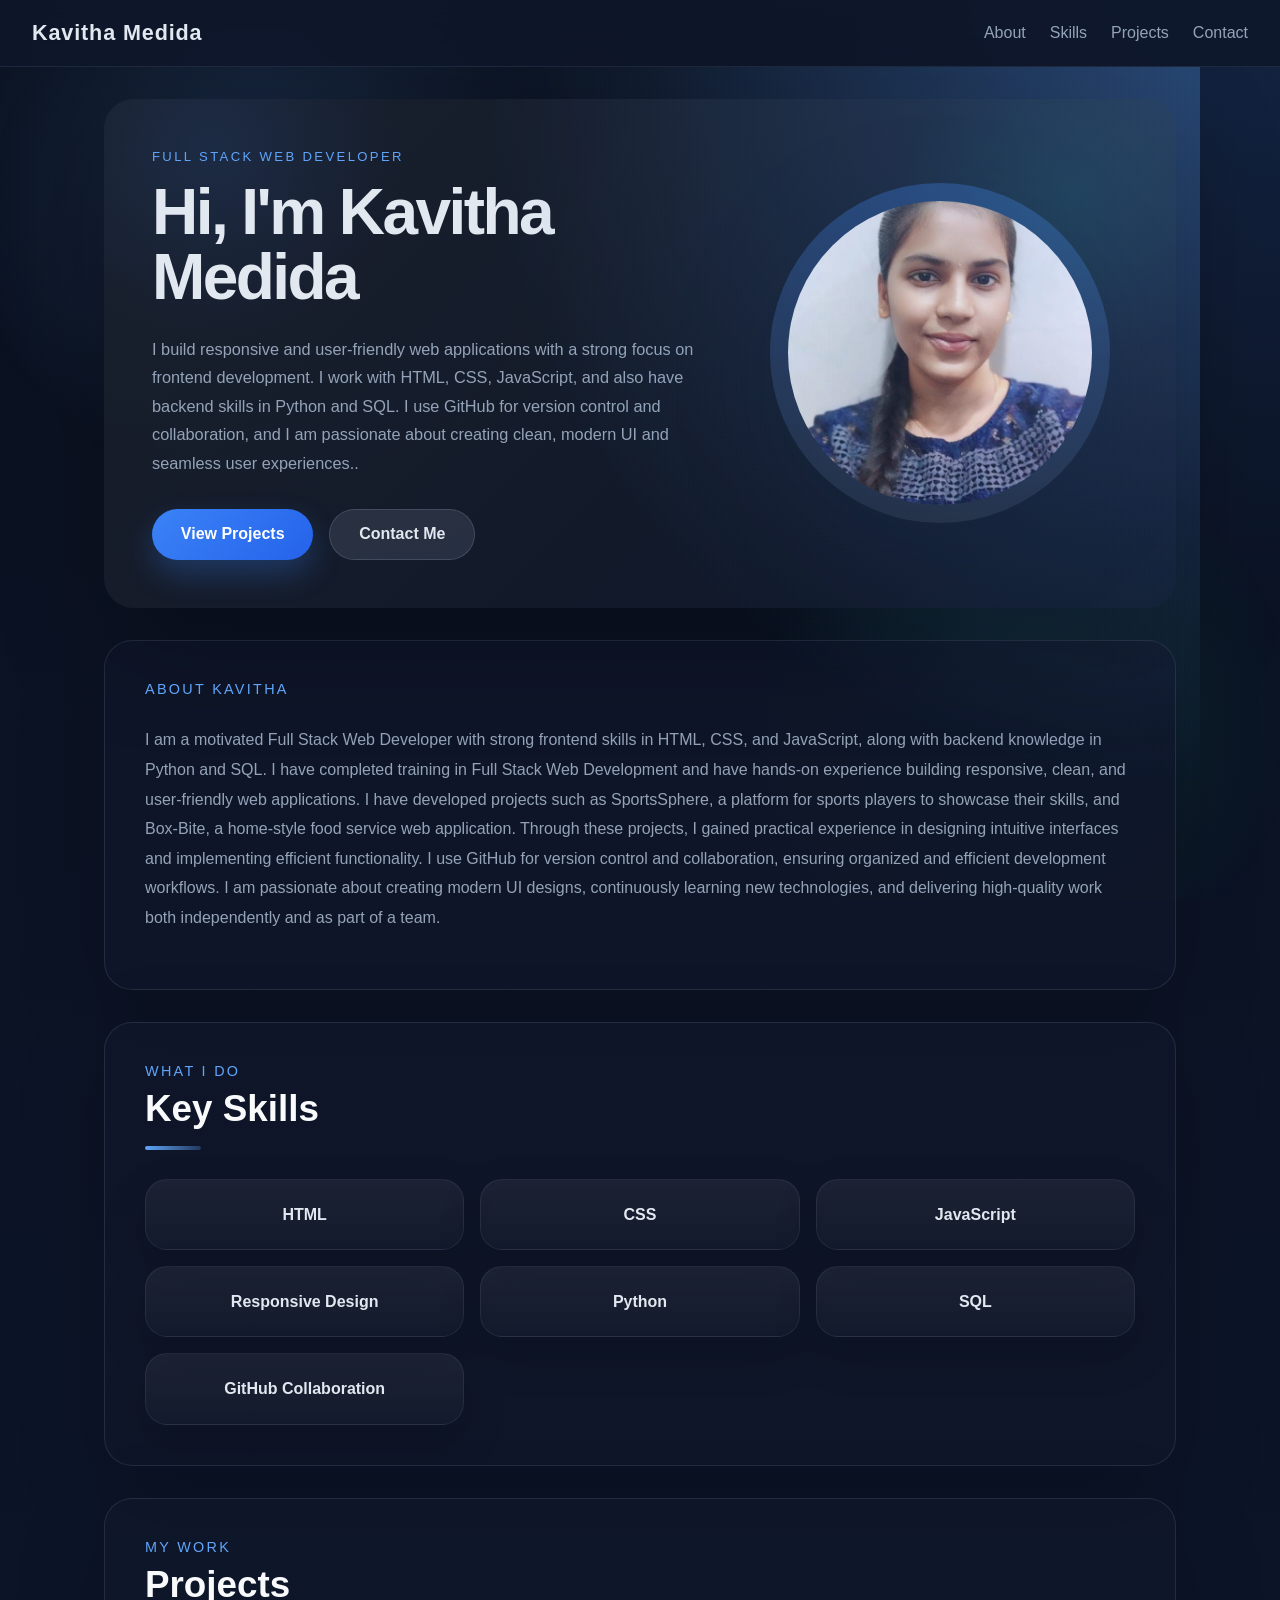
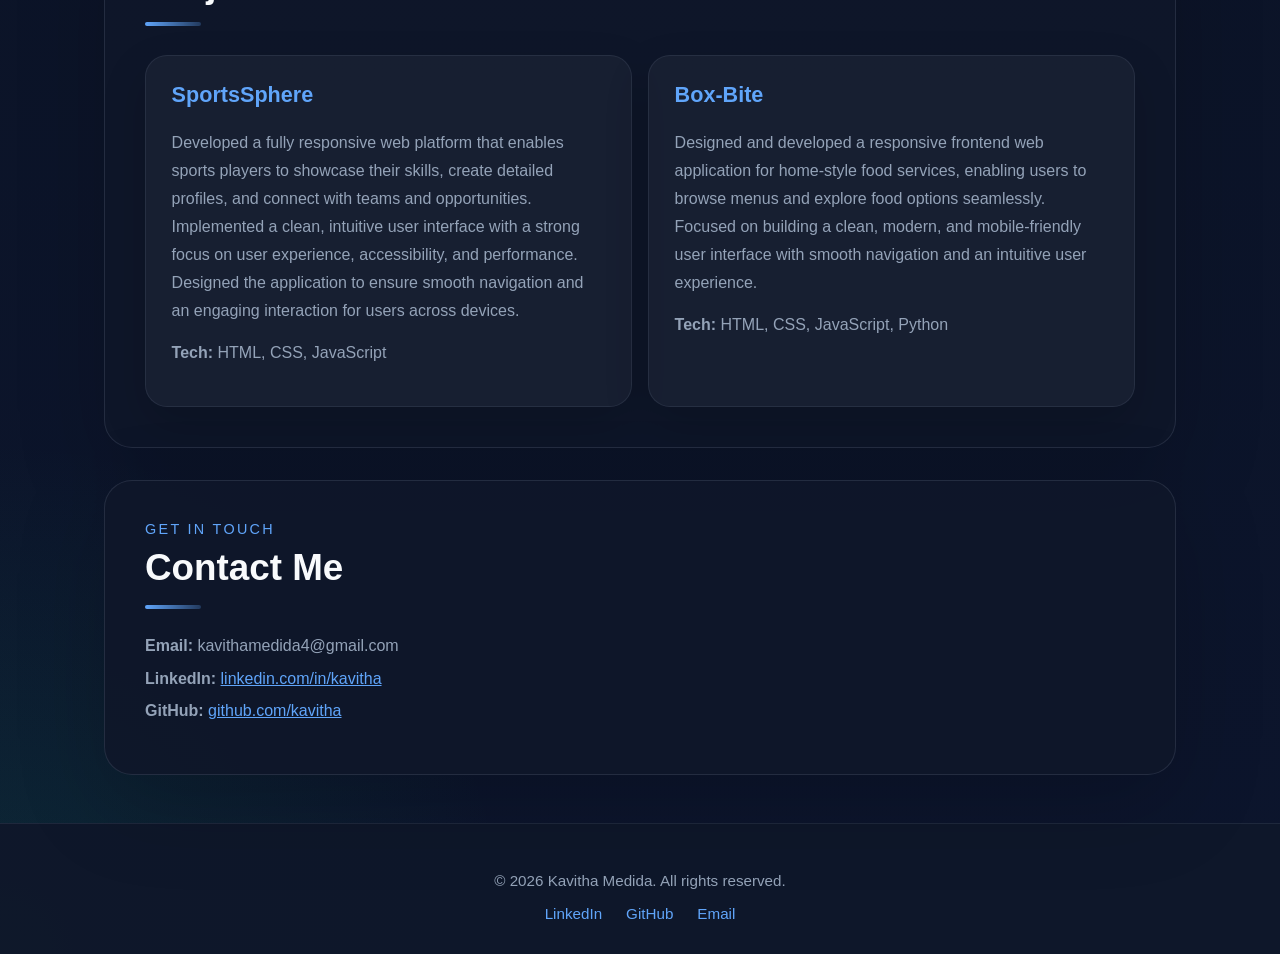
==== index.html @ a23d1b0a "fdfdf" ====
<!DOCTYPE html>
<html lang="en">
<head>
  <meta charset="UTF-8">
  <meta name="viewport" content="width=device-width, initial-scale=1.0">
  <title>Kavitha Medida | Full Stack Web Developer</title>
  <link rel="stylesheet" href="profile.css">
</head>
<body>
  <header class="topbar">
    <div class="brand">Kavitha Medida</div>
    <nav>
      <a href="#about">About</a>
      <a href="#skills">Skills</a>
      <a href="#projects">Projects</a>
      <a href="#contact">Contact</a>
    </nav>
  </header>

  <main>
    <section class="hero">
      <div class="hero-copy">
        <span class="eyebrow">Full Stack Web Developer</span>
        <h1>Hi, I'm Kavitha Medida</h1>
        <p>I build responsive and user-friendly web applications with a strong focus on frontend development. I work with HTML, CSS, JavaScript, and also have backend skills in Python and SQL. I use GitHub for version control and collaboration, and I am passionate about creating clean, modern UI and seamless user experiences..</p>
        <div class="hero-actions">
          <a href="#projects" class="button primary">View Projects</a>
          <a href="#contact" class="button secondary">Contact Me</a>
        </div>
      </div>
      <div class="hero-image">
        <div class="photo-frame">
          <img src="imag/kaavi.2 photo.jpeg"alt="Kavitha Medida" class="hero-photo" onload="this.nextElementSibling.style.display='none'" onerror="this.style.display='none'">
          <div class="photo-placeholder">Your Photo</div>
        </div>
      </div>
    </section>

    <section id="about" class="section about">
      <div class="section-header">
        <span>About Kavitha</span>
      </div>
      <p>I am a motivated Full Stack Web Developer with strong frontend skills in HTML, CSS, and JavaScript, along with backend knowledge in Python and SQL. I have completed training in Full Stack Web Development and have hands-on experience building responsive, clean, and user-friendly web applications.

I have developed projects such as SportsSphere, a platform for sports players to showcase their skills, and Box-Bite, a home-style food service web application. Through these projects, I gained practical experience in designing intuitive interfaces and implementing efficient functionality.

I use GitHub for version control and collaboration, ensuring organized and efficient development workflows. I am passionate about creating modern UI designs, continuously learning new technologies, and delivering high-quality work both independently and as part of a team.</p>

    </section>

    <section id="skills" class="section skills">
      <div class="section-header">
        <span>What I Do</span>
        <h2>Key Skills</h2>
      </div>
      <div class="skill-grid">
        <div class="skill-card">HTML</div>
        <div class="skill-card">CSS</div>
        <div class="skill-card">JavaScript</div>
        <div class="skill-card">Responsive Design</div>
        <div class="skill-card">Python </div>
        <div class="skill-card">SQL</div>
        <div class="skill-card">GitHub Collaboration</div>
      </div>
    </section>

    <section id="projects" class="section projects">
      <div class="section-header">
        <span>My Work</span>
        <h2>Projects</h2>
      </div>
      <div class="project-grid">
        <div class="project-card">
          <h3>SportsSphere</h3>
          <p>Developed a fully responsive web platform that enables sports players to showcase their skills, create detailed profiles, and connect with teams and opportunities. Implemented a clean, intuitive user interface with a strong focus on user experience, accessibility, and performance. Designed the application to ensure smooth navigation and an engaging interaction for users across devices.</p>
          <p><strong>Tech:</strong> HTML, CSS, JavaScript</p>
        </div>
        <div class="project-card">
          <h3>Box-Bite</h3>
          <p>Designed and developed a responsive frontend web application for home-style food services, enabling users to browse menus and explore food options seamlessly. Focused on building a clean, modern, and mobile-friendly user interface with smooth navigation and an intuitive user experience.</p>
          <p><strong>Tech:</strong> HTML, CSS, JavaScript, Python</p>
        </div>
      </div>
    </section>

    <section id="contact" class="section contact">
      <div class="section-header">
        <span>Get In Touch</span>
        <h2>Contact Me</h2>
      </div>
      <div class="contact-details">
        <p><strong>Email:</strong> kavithamedida4@gmail.com</p>
        <p><strong>LinkedIn:</strong> <a href="https://www.linkedin.com/in/kavitha-medida/">linkedin.com/in/kavitha</a></p>
        <p><strong>GitHub:</strong> <a href="https://github.com/kavitha">github.com/kavitha</a></p>
      </div>
    </section>
  </main>

  <footer>
    <div class="footer-content">
      <p>&copy; 2026 Kavitha Medida. All rights reserved.</p>
      <div class="footer-links">
        <a href="https://www.linkedin.com/in/kavitha-medida/" target="_blank">LinkedIn</a>
        <a href="https://github.com/kavitha" target="_blank">GitHub</a>
        <a href="mailto:kavithamedida4@gmail.com">Email</a>
      </div>
    </div>
  </footer>
</body>
</html>
---- profile.css ----
* {
  box-sizing: border-box;
}

:root {
  color-scheme: dark;
  --bg: #0b1220;
  --surface: rgba(15, 23, 42, 0.90);
  --surface-soft: rgba(15, 23, 42, 0.70);
  --text: #e2e8f0;
  --muted: #94a3b8;
  --accent: #60a5fa;
  --accent-strong: #3b82f6;
  --border: rgba(148, 163, 184, 0.16);
}

html {
  scroll-behavior: smooth;
}

body {
  margin: 0;
  padding: 0;
  min-height: 100vh;
  font-family: 'Segoe UI', Tahoma, Geneva, Verdana, sans-serif;
  background: radial-gradient(circle at top right, rgba(59, 130, 246, 0.16), transparent 22%), radial-gradient(circle at bottom left, rgba(16, 185, 129, 0.12), transparent 18%), linear-gradient(180deg, #0b1220 0%, #0c152d 100%);
  color: var(--text);
  overflow-x: hidden;
}

body::before {
  content: '';
  position: fixed;
  inset: 0;
  background: radial-gradient(circle at 20% 20%, rgba(96, 165, 250, 0.16), transparent 25%), radial-gradient(circle at 80% 80%, rgba(16, 185, 129, 0.12), transparent 22%);
  pointer-events: none;
  animation: floatBackground 20s linear infinite;
}

::selection {
  background: rgba(96, 165, 250, 0.32);
  color: #fff;
}

.topbar {
  display: flex;
  justify-content: space-between;
  align-items: center;
  gap: 1rem;
  padding: 1.25rem 2rem;
  position: sticky;
  top: 0;
  z-index: 20;
  background: rgba(15, 23, 42, 0.84);
  backdrop-filter: blur(16px);
  border-bottom: 1px solid rgba(148, 163, 184, 0.12);
}

.brand {
  font-size: 1.35rem;
  font-weight: 700;
  letter-spacing: 0.04em;
}

nav {
  display: flex;
  flex-wrap: wrap;
  gap: 1.5rem;
}

nav a {
  color: var(--muted);
  text-decoration: none;
  font-weight: 500;
  transition: color 0.25s ease, transform 0.25s ease;
}

nav a:hover,
nav a:focus-visible {
  color: var(--accent);
  transform: translateY(-1px);
}

main {
  max-width: 1120px;
  margin: 0 auto;
  padding: 2rem 1.5rem 3rem;
  position: relative;
  z-index: 1;
}

.hero {
  display: grid;
  grid-template-columns: 1.2fr 0.8fr;
  gap: 2.25rem;
  align-items: center;
  padding: 3rem;
  background: linear-gradient(135deg, rgba(26, 32, 44, 0.96), rgba(15, 23, 42, 0.92));
  border-radius: 30px;
  box-shadow: 0 32px 110px rgba(0, 0, 0, 0.28);
  position: relative;
  overflow: hidden;
}

.hero::before {
  content: '';
  position: absolute;
  inset: 0;
  background: radial-gradient(circle at 10% 10%, rgba(59, 130, 246, 0.12), transparent 18%), radial-gradient(circle at 90% 20%, rgba(16, 185, 129, 0.1), transparent 16%);
  pointer-events: none;
}

.hero-copy,
.hero-image,
[data-animate] {
  opacity: 0;
  transform: translateY(18px);
}

.hero-copy,
.hero-image {
  animation: fadeInUp 0.9s ease forwards;
}

.hero-image {
  animation-delay: 0.18s;
}

[data-animate].is-visible {
  opacity: 1;
  transform: translateY(0);
  transition: opacity 0.8s ease, transform 0.8s ease;
}

.eyebrow {
  display: inline-flex;
  color: var(--accent);
  letter-spacing: 0.18em;
  text-transform: uppercase;
  font-size: 0.82rem;
  margin-bottom: 1rem;
}

.hero h1 {
  margin: 0;
  font-size: clamp(3rem, 5vw, 4.5rem);
  line-height: 1.02;
  letter-spacing: -0.04em;
}

.hero p {
  max-width: 44rem;
  margin: 1.5rem 0 2rem;
  color: var(--muted);
  font-size: 1.02rem;
  line-height: 1.75;
}

.hero-actions {
  display: flex;
  flex-wrap: wrap;
  gap: 1rem;
}

.button {
  display: inline-flex;
  align-items: center;
  justify-content: center;
  padding: 0.95rem 1.8rem;
  border-radius: 999px;
  font-weight: 600;
  text-decoration: none;
  transition: transform 0.25s ease, background-color 0.25s ease, box-shadow 0.25s ease, color 0.25s ease;
}

.button.primary {
  background: linear-gradient(135deg, var(--accent-strong), #2563eb);
  color: #fff;
  box-shadow: 0 14px 30px rgba(59, 130, 246, 0.28);
}

.button.secondary {
  background: rgba(148, 163, 184, 0.16);
  color: var(--text);
  border: 1px solid rgba(148, 163, 184, 0.24);
}

.button:hover {
  transform: translateY(-3px) scale(1.01);
}

.hero-image {
  display: flex;
  justify-content: center;
  align-items: center;
}

.photo-frame {
  width: 340px;
  height: 340px;
  border-radius: 50%;
  padding: 18px;
  background: linear-gradient(180deg, rgba(59, 130, 246, 0.30), rgba(148, 163, 184, 0.12));
  display: flex;
  align-items: center;
  justify-content: center;
  box-shadow: 0 28px 90px rgba(15, 23, 42, 0.35);
  position: relative;
  overflow: hidden;
  animation: floatCard 6s ease-in-out infinite;
}

.hero-photo {
  width: 100%;
  height: 100%;
  object-fit: cover;
  border-radius: 50%;
  display: block;
  box-shadow: inset 0 0 0 4px rgba(255, 255, 255, 0.06);
}

.photo-placeholder {
  position: absolute;
  inset: 0;
  display: flex;
  align-items: center;
  justify-content: center;
  color: var(--muted);
  font-size: 1rem;
  text-align: center;
  padding: 1rem;
  border-radius: 50%;
  background: rgba(15, 23, 42, 0.72);
  border: 3px dashed rgba(96, 165, 250, 0.48);
}

.photo-frame img[src=""] + .photo-placeholder,
.photo-frame img[src="profile-photo.jpg"] + .photo-placeholder {
  display: none;
}

.section {
  margin-top: 2rem;
  padding: 2.5rem;
  background: var(--surface);
  border-radius: 28px;
  border: 1px solid var(--border);
  box-shadow: 0 28px 90px rgba(0, 0, 0, 0.18);
  overflow: hidden;
}

.section::before {
  content: '';
  position: absolute;
  inset: 0;
  pointer-events: none;
  background: radial-gradient(circle at top right, rgba(96, 165, 250, 0.08), transparent 28%);
}

.section-header {
  position: relative;
  display: flex;
  flex-direction: column;
  gap: 0.6rem;
  margin-bottom: 1.8rem;
  z-index: 1;
}

.section-header span {
  color: var(--accent);
  font-size: 0.9rem;
  letter-spacing: 0.16em;
  text-transform: uppercase;
}

.section-header h2 {
  margin: 0;
  font-size: clamp(1.8rem, 3vw, 2.3rem);
  color: #f8fafc;
}

.section-header h2::after {
  content: '';
  display: block;
  width: 3.5rem;
  height: 4px;
  margin-top: 1rem;
  border-radius: 999px;
  background: linear-gradient(90deg, var(--accent), rgba(96, 165, 250, 0.25));
}

.about p,
.contact-details p,
.project-card p {
  color: var(--muted);
}

.about p {
  line-height: 1.85;
  margin: 1rem 0;
}

.skill-grid,
.project-grid {
  display: grid;
  grid-template-columns: repeat(auto-fit, minmax(240px, 1fr));
  gap: 1rem;
}

.skill-card,
.project-card {
  position: relative;
  padding: 1.6rem;
  border-radius: 22px;
  background: rgba(255, 255, 255, 0.04);
  border: 1px solid rgba(148, 163, 184, 0.12);
  color: var(--text);
  box-shadow: 0 18px 45px rgba(0, 0, 0, 0.16);
  transition: transform 0.3s ease, border-color 0.3s ease, box-shadow 0.3s ease;
}

.skill-card {
  text-align: center;
  font-weight: 600;
  background: linear-gradient(180deg, rgba(255,255,255,0.06), rgba(255,255,255,0.02));
}

.skill-card:hover,
.project-card:hover {
  transform: translateY(-4px);
  border-color: rgba(96, 165, 250, 0.5);
  box-shadow: 0 22px 55px rgba(0, 0, 0, 0.22);
}

.project-card h3 {
  margin-top: 0;
  color: var(--accent);
  font-size: 1.35rem;
}

.project-card p {
  margin: 0.85rem 0;
  line-height: 1.75;
}

.contact-details p {
  margin: 0.9rem 0;
}

.contact-details a {
  color: var(--accent);
}

footer {
  text-align: center;
  padding: 2rem 1.5rem;
  color: var(--muted);
  font-size: 0.95rem;
  background: rgba(15, 23, 42, 0.96);
  border-top: 1px solid rgba(148, 163, 184, 0.12);
}

.footer-content {
  max-width: 1200px;
  margin: 0 auto;
  padding: 0 1.5rem;
}

.footer-links {
  margin-top: 1rem;
  display: flex;
  flex-wrap: wrap;
  justify-content: center;
  gap: 1.5rem;
}

.footer-links a {
  color: var(--accent);
  text-decoration: none;
  transition: color 0.25s ease, transform 0.25s ease;
}

.footer-links a:hover {
  color: var(--accent-strong);
  transform: translateY(-1px);
}

@media (max-width: 900px) {
  .hero {
    grid-template-columns: 1fr;
    text-align: center;
  }

  .hero p {
    margin-left: auto;
    margin-right: auto;
  }

  .hero-image {
    margin-top: 1rem;
  }
}

@media (max-width: 780px) {
  .topbar {
    flex-direction: column;
    align-items: flex-start;
  }

  nav {
    width: 100%;
    justify-content: space-between;
  }
}

@media (max-width: 640px) {
  .topbar {
    align-items: center;
    padding: 1rem 1.25rem;
  }

  .hero {
    padding: 2rem;
  }

  .photo-frame {
    width: 280px;
    height: 280px;
  }

  .section {
    padding: 1.75rem;
  }

  .footer-content {
    padding: 0 0.75rem;
  }
}

@keyframes fadeInUp {
  from {
    opacity: 0;
    transform: translateY(24px);
  }
  to {
    opacity: 1;
    transform: translateY(0);
  }
}

@keyframes floatCard {
  0%, 100% {
    transform: translateY(0) rotate(0deg);
  }
  50% {
    transform: translateY(-8px) rotate(1deg);
  }
}

@keyframes floatBackground {
  from {
    transform: translateY(0px) rotate(0deg);
  }
  to {
    transform: translateY(-10px) rotate(1deg);
  }
}
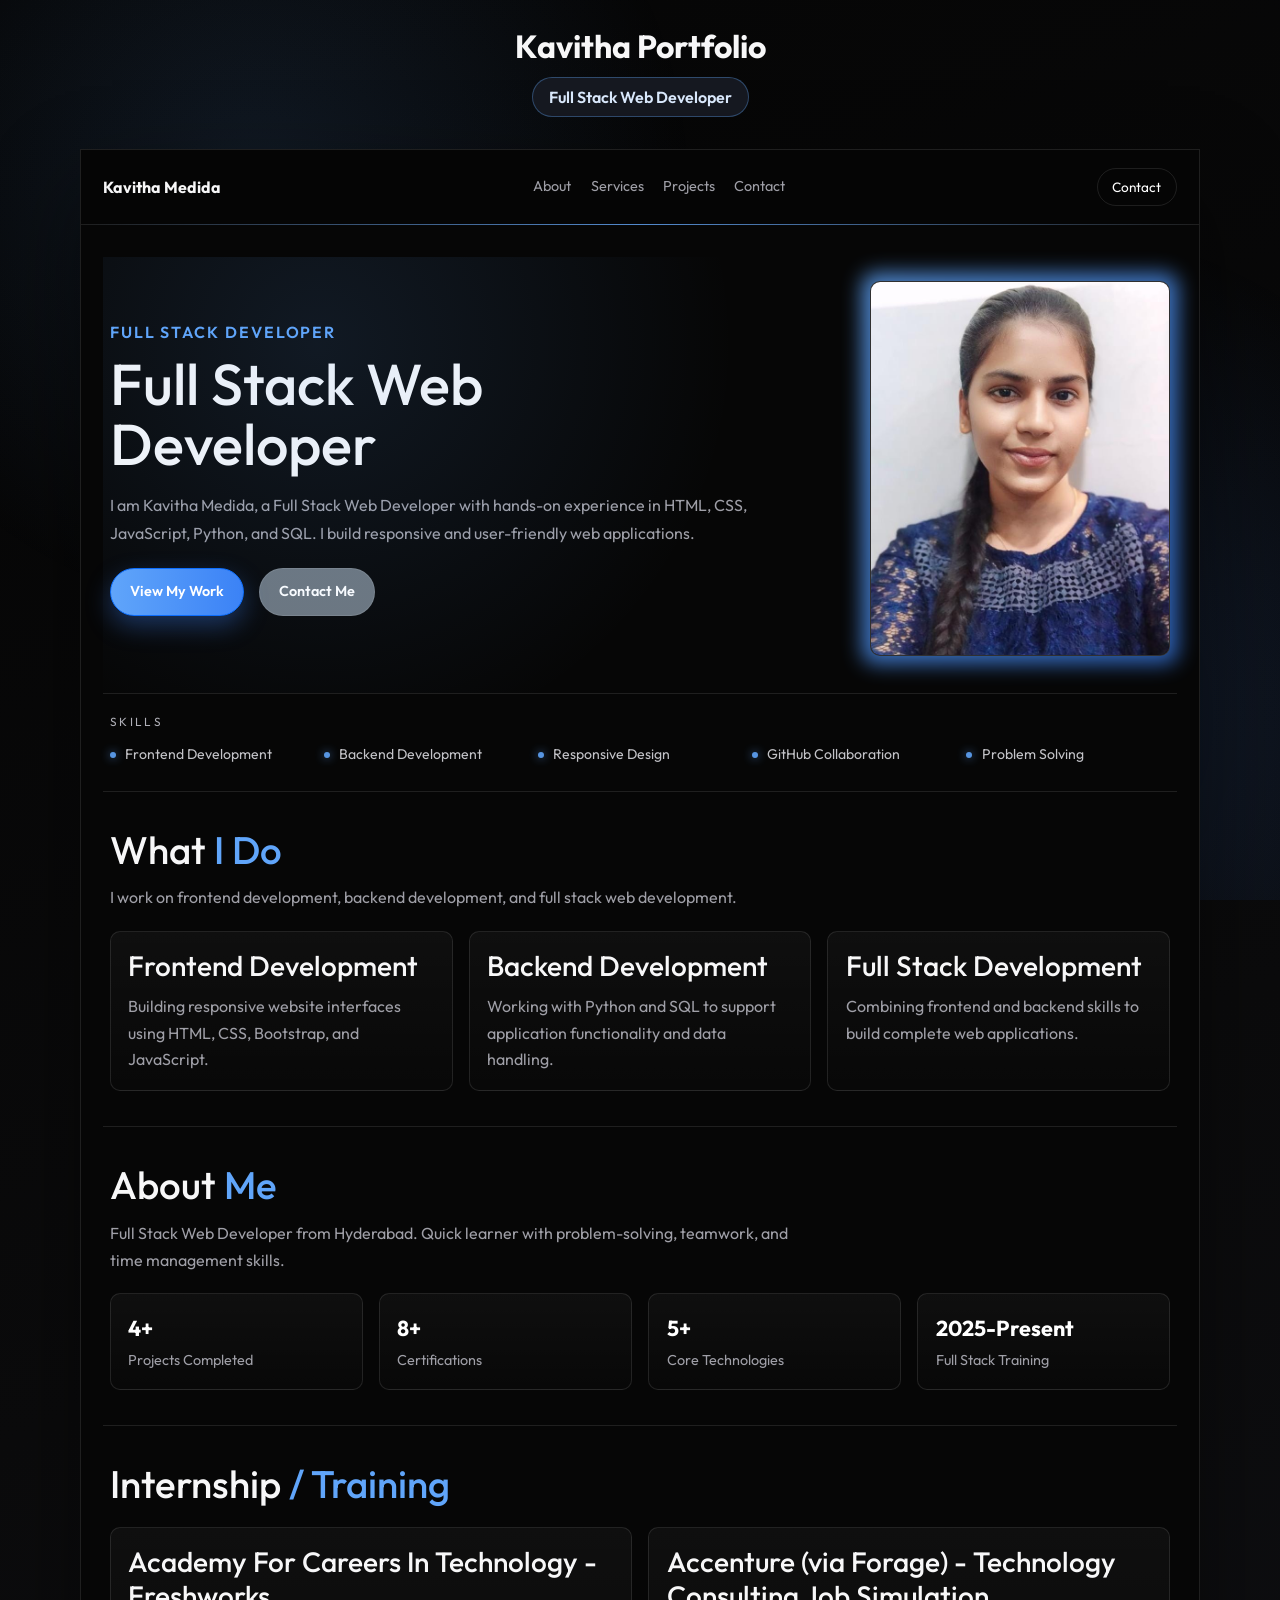
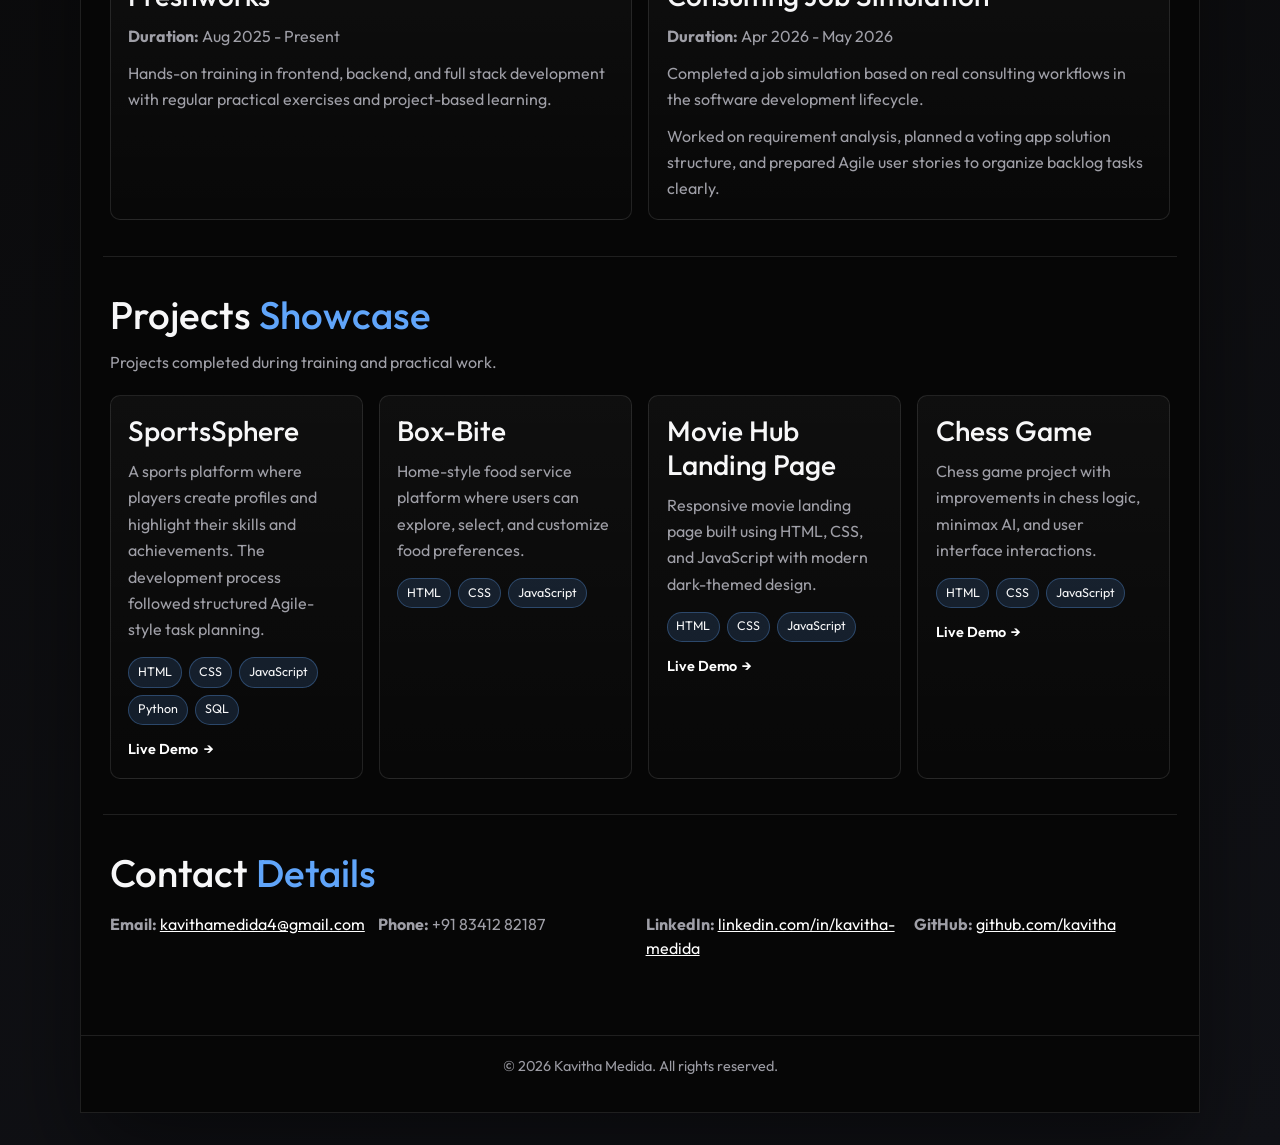
==== commit 875a3bc6: "updated" ====
--- a/index.html
+++ b/index.html
@@ -4,107 +4,184 @@
   <meta charset="UTF-8">
   <meta name="viewport" content="width=device-width, initial-scale=1.0">
   <title>Kavitha Medida | Full Stack Web Developer</title>
+  <meta name="description" content="Portfolio of Kavitha Medida, an aspiring Full Stack Web Developer with experience in HTML, CSS, JavaScript, Python, and SQL.">
+  <link rel="preconnect" href="https://fonts.googleapis.com">
+  <link rel="preconnect" href="https://fonts.gstatic.com" crossorigin>
+  <link href="https://cdn.jsdelivr.net/npm/bootstrap@5.3.7/dist/css/bootstrap.min.css" rel="stylesheet" integrity="sha384-LN+7fdVzj6u52u30Kp6M/trliBMCMKTyK833zpbD+pXdCLuTusPj697FH4R/5mcr" crossorigin="anonymous">
+  <link href="https://fonts.googleapis.com/css2?family=Outfit:wght@300;400;500;600;700&display=swap" rel="stylesheet">
   <link rel="stylesheet" href="profile.css">
 </head>
 <body>
-  <header class="topbar">
-    <div class="brand">Kavitha Medida</div>
-    <nav>
-      <a href="#about">About</a>
-      <a href="#skills">Skills</a>
-      <a href="#projects">Projects</a>
-      <a href="#contact">Contact</a>
-    </nav>
-  </header>
+  <div class="page-glow" aria-hidden="true"></div>
+  <div class="top-tag">
+    <p class="tag-brand">Kavitha Portfolio</p>
+    <p class="tag-pill">Full Stack Web Developer</p>
+  </div>
 
-  <main>
-    <section class="hero">
-      <div class="hero-copy">
-        <span class="eyebrow">Full Stack Web Developer</span>
-        <h1>Hi, I'm Kavitha Medida</h1>
-        <p>I build responsive and user-friendly web applications with a strong focus on frontend development. I work with HTML, CSS, JavaScript, and also have backend skills in Python and SQL. I use GitHub for version control and collaboration, and I am passionate about creating clean, modern UI and seamless user experiences..</p>
-        <div class="hero-actions">
-          <a href="#projects" class="button primary">View Projects</a>
-          <a href="#contact" class="button secondary">Contact Me</a>
+  <div class="site-wrap">
+    <header class="topbar" id="home">
+      <div class="logo">Kavitha Medida</div>
+      <nav>
+        <a href="#about">About</a>
+        <a href="#services">Services</a>
+        <a href="#projects">Projects</a>
+        <a href="#contact">Contact</a>
+      </nav>
+        <a href="#contact" class="contact-pill">Contact</a>
+    </header>
+
+    <main>
+      <section class="hero" data-animate>
+        <div class="hero-copy">
+          <p class="eyebrow">Full Stack Developer</p>
+          <h1>Full Stack Web Developer</h1>
+          <p class="hero-text">I am Kavitha Medida, a Full Stack Web Developer with hands-on experience in HTML, CSS, JavaScript, Python, and SQL. I build responsive and user-friendly web applications.</p>
+          <div class="hero-actions">
+            <a href="#projects" class="btn btn-primary">View My Work</a>
+            <a href="#contact" class="btn btn-secondary">Contact Me</a>
+          </div>
         </div>
-      </div>
-      <div class="hero-image">
-        <div class="photo-frame">
-          <img src="imag/kaavi.2 photo.jpeg"alt="Kavitha Medida" class="hero-photo" onload="this.nextElementSibling.style.display='none'" onerror="this.style.display='none'">
-          <div class="photo-placeholder">Your Photo</div>
+        <div class="hero-photo-wrap">
+          <div class="hero-photo-border"></div>
+          <img src="imag/kaavi.2 photo.jpeg" alt="Kavitha Medida" class="hero-photo" onload="this.classList.add('loaded')" onerror="this.style.display='none'; this.nextElementSibling.style.display='flex';">
+          <div class="photo-fallback">Kavitha Medida</div>
         </div>
-      </div>
-    </section>
+      </section>
 
-    <section id="about" class="section about">
-      <div class="section-header">
-        <span>About Kavitha</span>
-      </div>
-      <p>I am a motivated Full Stack Web Developer with strong frontend skills in HTML, CSS, and JavaScript, along with backend knowledge in Python and SQL. I have completed training in Full Stack Web Development and have hands-on experience building responsive, clean, and user-friendly web applications.
+      <section class="trusted-strip" data-animate>
+        <p>SKILLS</p>
+        <div class="trusted-items">
+          <span>Frontend Development</span>
+          <span>Backend Development</span>
+          <span>Responsive Design</span>
+          <span>GitHub Collaboration</span>
+          <span>Problem Solving</span>
+        </div>
+      </section>
 
-I have developed projects such as SportsSphere, a platform for sports players to showcase their skills, and Box-Bite, a home-style food service web application. Through these projects, I gained practical experience in designing intuitive interfaces and implementing efficient functionality.
+      <section id="services" class="section" data-animate>
+        <h2>What <span>I Do</span></h2>
+        <p class="section-intro">I work on frontend development, backend development, and full stack web development.</p>
+        <div class="card-grid services-grid">
+          <article class="info-card">
+            <h3>Frontend Development</h3>
+            <p>Building responsive website interfaces using HTML, CSS, Bootstrap, and JavaScript.</p>
+          </article>
+          <article class="info-card">
+            <h3>Backend Development</h3>
+            <p>Working with Python and SQL to support application functionality and data handling.</p>
+          </article>
+          <article class="info-card">
+            <h3>Full Stack Development</h3>
+            <p>Combining frontend and backend skills to build complete web applications.</p>
+          </article>
+        </div>
+      </section>
 
-I use GitHub for version control and collaboration, ensuring organized and efficient development workflows. I am passionate about creating modern UI designs, continuously learning new technologies, and delivering high-quality work both independently and as part of a team.</p>
+      <section id="about" class="section" data-animate>
+        <h2>About <span>Me</span></h2>
+        <p class="section-intro">Full Stack Web Developer from Hyderabad. Quick learner with problem-solving, teamwork, and time management skills.</p>
+        <div class="card-grid stats-grid">
+          <article class="info-card stat-card"><strong>4+</strong><span>Projects Completed</span></article>
+          <article class="info-card stat-card"><strong>8+</strong><span>Certifications</span></article>
+          <article class="info-card stat-card"><strong>5+</strong><span>Core Technologies</span></article>
+          <article class="info-card stat-card"><strong>2025-Present</strong><span>Full Stack Training</span></article>
+        </div>
+      </section>
 
-    </section>
+      <section class="section" data-animate>
+        <h2>Internship <span>/ Training</span></h2>
+        <div class="card-grid services-grid">
+          <article class="info-card">
+            <h3>Academy For Careers In Technology - Freshworks</h3>
+            <p><strong>Duration:</strong> Aug 2025 - Present</p>
+            <p>Hands-on training in frontend, backend, and full stack development with regular practical exercises and project-based learning.</p>
+          </article>
+          <article class="info-card">
+            <h3>Accenture (via Forage) - Technology Consulting Job Simulation</h3>
+            <p><strong>Duration:</strong> Apr 2026 - May 2026</p>
+            <p>Completed a job simulation based on real consulting workflows in the software development lifecycle.</p>
+            <p>Worked on requirement analysis, planned a voting app solution structure, and prepared Agile user stories to organize backlog tasks clearly.</p>
+          </article>
+        </div>
+      </section>
 
-    <section id="skills" class="section skills">
-      <div class="section-header">
-        <span>What I Do</span>
-        <h2>Key Skills</h2>
-      </div>
-      <div class="skill-grid">
-        <div class="skill-card">HTML</div>
-        <div class="skill-card">CSS</div>
-        <div class="skill-card">JavaScript</div>
-        <div class="skill-card">Responsive Design</div>
-        <div class="skill-card">Python </div>
-        <div class="skill-card">SQL</div>
-        <div class="skill-card">GitHub Collaboration</div>
-      </div>
-    </section>
+      <section id="projects" class="section" data-animate>
+        <h2>Projects <span>Showcase</span></h2>
+        <p class="section-intro">Projects completed during training and practical work.</p>
+        <div class="card-grid project-grid">
+          <article class="project-card">
+            <h3>SportsSphere</h3>
+            <p>A sports platform where players create profiles and highlight their skills and achievements. The development process followed structured Agile-style task planning.</p>
+            <div class="chip-row"><span>HTML</span><span>CSS</span><span>JavaScript</span><span>Python</span><span>SQL</span></div>
+            <a href="https://tejbhuvana-hue.github.io/SportsSphere/" target="_blank" rel="noopener noreferrer">Live Demo</a>
+          </article>
+          <article class="project-card">
+            <h3>Box-Bite</h3>
+            <p>Home-style food service platform where users can explore, select, and customize food preferences.</p>
+            <div class="chip-row"><span>HTML</span><span>CSS</span><span>JavaScript</span></div>
+          </article>
+          <article class="project-card">
+            <h3>Movie Hub Landing Page</h3>
+            <p>Responsive movie landing page built using HTML, CSS, and JavaScript with modern dark-themed design.</p>
+            <div class="chip-row"><span>HTML</span><span>CSS</span><span>JavaScript</span></div>
+            <a href="https://kavithamedida4-web.github.io/AI-Project-Landing-Page/" target="_blank" rel="noopener noreferrer">Live Demo</a>
+          </article>
+          <article class="project-card">
+            <h3>Chess Game</h3>
+            <p>Chess game project with improvements in chess logic, minimax AI, and user interface interactions.</p>
+            <div class="chip-row"><span>HTML</span><span>CSS</span><span>JavaScript</span></div>
+            <a href="https://kavithamedida4-web.github.io/AI-game-project/" target="_blank" rel="noopener noreferrer">Live Demo</a>
+          </article>
+        </div>
+      </section>
 
-    <section id="projects" class="section projects">
-      <div class="section-header">
-        <span>My Work</span>
-        <h2>Projects</h2>
-      </div>
-      <div class="project-grid">
-        <div class="project-card">
-          <h3>SportsSphere</h3>
-          <p>Developed a fully responsive web platform that enables sports players to showcase their skills, create detailed profiles, and connect with teams and opportunities. Implemented a clean, intuitive user interface with a strong focus on user experience, accessibility, and performance. Designed the application to ensure smooth navigation and an engaging interaction for users across devices.</p>
-          <p><strong>Tech:</strong> HTML, CSS, JavaScript</p>
+      <section id="contact" class="section contact-section" data-animate>
+        <h2>Contact <span>Details</span></h2>
+        <div class="contact-grid">
+          <p><strong>Email:</strong> <a href="mailto:kavithamedida4@gmail.com">kavithamedida4@gmail.com</a></p>
+          <p><strong>Phone:</strong> +91 83412 82187</p>
+          <p><strong>LinkedIn:</strong> <a href="https://www.linkedin.com/in/kavitha-medida/" target="_blank" rel="noopener noreferrer">linkedin.com/in/kavitha-medida</a></p>
+          <p><strong>GitHub:</strong> <a href="https://github.com/kavitha" target="_blank" rel="noopener noreferrer">github.com/kavitha</a></p>
         </div>
-        <div class="project-card">
-          <h3>Box-Bite</h3>
-          <p>Designed and developed a responsive frontend web application for home-style food services, enabling users to browse menus and explore food options seamlessly. Focused on building a clean, modern, and mobile-friendly user interface with smooth navigation and an intuitive user experience.</p>
-          <p><strong>Tech:</strong> HTML, CSS, JavaScript, Python</p>
-        </div>
-      </div>
-    </section>
+      </section>
+    </main>
 
-    <section id="contact" class="section contact">
-      <div class="section-header">
-        <span>Get In Touch</span>
-        <h2>Contact Me</h2>
-      </div>
-      <div class="contact-details">
-        <p><strong>Email:</strong> kavithamedida4@gmail.com</p>
-        <p><strong>LinkedIn:</strong> <a href="https://www.linkedin.com/in/kavitha-medida/">linkedin.com/in/kavitha</a></p>
-        <p><strong>GitHub:</strong> <a href="https://github.com/kavitha">github.com/kavitha</a></p>
-      </div>
-    </section>
-  </main>
+    <footer>
+      <p>&copy; 2026 Kavitha Medida. All rights reserved.</p>
+    </footer>
+  </div>
 
-  <footer>
-    <div class="footer-content">
-      <p>&copy; 2026 Kavitha Medida. All rights reserved.</p>
-      <div class="footer-links">
-        <a href="https://www.linkedin.com/in/kavitha-medida/" target="_blank">LinkedIn</a>
-        <a href="https://github.com/kavitha" target="_blank">GitHub</a>
-        <a href="mailto:kavithamedida4@gmail.com">Email</a>
-      </div>
-    </div>
-  </footer>
+  <script>
+    document.addEventListener("DOMContentLoaded", function() {
+      const observer = new IntersectionObserver((entries) => {
+        entries.forEach(entry => {
+          if (entry.isIntersecting) {
+            entry.target.classList.add("is-visible");
+            observer.unobserve(entry.target);
+          }
+        });
+      }, { threshold: 0.15 });
+
+      document.querySelectorAll("[data-animate]").forEach(el => observer.observe(el));
+
+      const interactiveCards = document.querySelectorAll(".info-card, .project-card");
+      interactiveCards.forEach(card => {
+        card.addEventListener("mousemove", (e) => {
+          const rect = card.getBoundingClientRect();
+          const x = (e.clientX - rect.left) / rect.width;
+          const y = (e.clientY - rect.top) / rect.height;
+          const rotateX = (0.5 - y) * 6;
+          const rotateY = (x - 0.5) * 6;
+          card.style.transform = `perspective(700px) rotateX(${rotateX}deg) rotateY(${rotateY}deg) translateY(-6px)`;
+        });
+
+        card.addEventListener("mouseleave", () => {
+          card.style.transform = "";
+        });
+      });
+    });
+  </script>
+  <script src="https://cdn.jsdelivr.net/npm/bootstrap@5.3.7/dist/js/bootstrap.bundle.min.js" integrity="sha384-ndDqU0Gzau9qJ1lfW4pNLlhNTkCfHzAVBReH9diLvGRem5+R9g2FzA8ZGN954O5Q" crossorigin="anonymous"></script>
 </body>
 </html>
--- a/profile.css
+++ b/profile.css
@@ -3,15 +3,16 @@
 }
 
 :root {
-  color-scheme: dark;
-  --bg: #0b1220;
-  --surface: rgba(15, 23, 42, 0.90);
-  --surface-soft: rgba(15, 23, 42, 0.70);
-  --text: #e2e8f0;
-  --muted: #94a3b8;
+  --bg-pink-1: #050505;
+  --bg-pink-2: #0b0b0c;
+  --bg-pink-3: #111217;
+  --card: #060606;
+  --card-soft: #151515;
+  --text: #f7f7f8;
+  --muted: #9f9fa7;
   --accent: #60a5fa;
-  --accent-strong: #3b82f6;
-  --border: rgba(148, 163, 184, 0.16);
+  --accent-2: #3b82f6;
+  --line: rgba(255, 255, 255, 0.1);
 }
 
 html {
@@ -20,448 +21,562 @@
 
 body {
   margin: 0;
-  padding: 0;
+  font-family: 'Outfit', 'Segoe UI', sans-serif;
+  color: var(--text);
+  background: linear-gradient(160deg, var(--bg-pink-1), var(--bg-pink-2) 45%, var(--bg-pink-3));
   min-height: 100vh;
-  font-family: 'Segoe UI', Tahoma, Geneva, Verdana, sans-serif;
-  background: radial-gradient(circle at top right, rgba(59, 130, 246, 0.16), transparent 22%), radial-gradient(circle at bottom left, rgba(16, 185, 129, 0.12), transparent 18%), linear-gradient(180deg, #0b1220 0%, #0c152d 100%);
-  color: var(--text);
   overflow-x: hidden;
 }
 
-body::before {
-  content: '';
+.page-glow {
   position: fixed;
   inset: 0;
-  background: radial-gradient(circle at 20% 20%, rgba(96, 165, 250, 0.16), transparent 25%), radial-gradient(circle at 80% 80%, rgba(16, 185, 129, 0.12), transparent 22%);
   pointer-events: none;
-  animation: floatBackground 20s linear infinite;
-}
-
-::selection {
-  background: rgba(96, 165, 250, 0.32);
-  color: #fff;
+  background: radial-gradient(circle at 20% 20%, rgba(96, 165, 250, 0.12), transparent 35%), radial-gradient(circle at 80% 80%, rgba(59, 130, 246, 0.16), transparent 40%);
+  animation: gradientDrift 16s ease-in-out infinite alternate;
+}
+
+.top-tag {
+  text-align: center;
+  padding: 1.4rem 1rem 1rem;
+  position: relative;
+  z-index: 2;
+}
+
+.tag-brand {
+  margin: 0;
+  font-size: 2rem;
+  font-weight: 700;
+}
+
+.tag-pill {
+  margin: 0.4rem auto 0;
+  display: inline-block;
+  color: #dbeafe;
+  background: #151820;
+  border: 1px solid rgba(96, 165, 250, 0.35);
+  border-radius: 999px;
+  padding: 0.45rem 1rem;
+  font-weight: 600;
+}
+
+.site-wrap {
+  width: min(1120px, calc(100% - 2.2rem));
+  margin: 1rem auto 2rem;
+  border: 1px solid var(--line);
+  background: var(--card);
+  box-shadow: 0 40px 90px rgba(0, 0, 0, 0.45);
+  position: relative;
+  z-index: 2;
 }
 
 .topbar {
   display: flex;
+  align-items: center;
   justify-content: space-between;
-  align-items: center;
   gap: 1rem;
-  padding: 1.25rem 2rem;
+  padding: 1.1rem 1.4rem;
+  border-bottom: 1px solid var(--line);
   position: sticky;
   top: 0;
+  background: rgba(6, 6, 6, 0.88);
+  backdrop-filter: blur(8px);
   z-index: 20;
-  background: rgba(15, 23, 42, 0.84);
-  backdrop-filter: blur(16px);
-  border-bottom: 1px solid rgba(148, 163, 184, 0.12);
-}
-
-.brand {
-  font-size: 1.35rem;
+}
+
+.topbar::after {
+  content: "";
+  position: absolute;
+  left: 0;
+  bottom: -1px;
+  width: 100%;
+  height: 1px;
+  background: linear-gradient(90deg, transparent, rgba(96, 165, 250, 0.8), transparent);
+  animation: navPulse 3.5s ease-in-out infinite;
+}
+
+.logo {
   font-weight: 700;
-  letter-spacing: 0.04em;
 }
 
 nav {
   display: flex;
+  gap: 1.2rem;
   flex-wrap: wrap;
-  gap: 1.5rem;
 }
 
 nav a {
   color: var(--muted);
   text-decoration: none;
-  font-weight: 500;
-  transition: color 0.25s ease, transform 0.25s ease;
-}
-
-nav a:hover,
-nav a:focus-visible {
-  color: var(--accent);
-  transform: translateY(-1px);
+  font-size: 0.9rem;
+  transition: color 0.25s ease;
+  position: relative;
+}
+
+nav a:hover {
+  color: #fff;
+}
+
+nav a::after {
+  content: "";
+  position: absolute;
+  left: 0;
+  bottom: -0.3rem;
+  width: 0;
+  height: 2px;
+  border-radius: 999px;
+  background: linear-gradient(90deg, var(--accent), var(--accent-2));
+  transition: width 0.25s ease;
+}
+
+nav a:hover::after {
+  width: 100%;
+}
+
+.contact-pill {
+  text-decoration: none;
+  color: #fff;
+  font-size: 0.85rem;
+  padding: 0.5rem 0.9rem;
+  border-radius: 999px;
+  border: 1px solid var(--line);
+  transition: transform 0.25s ease, border-color 0.25s ease;
+}
+
+.contact-pill:hover {
+  transform: translateY(-2px);
+  border-color: rgba(96, 165, 250, 0.8);
 }
 
 main {
-  max-width: 1120px;
-  margin: 0 auto;
-  padding: 2rem 1.5rem 3rem;
-  position: relative;
-  z-index: 1;
+  padding: 2rem 1.4rem 2.5rem;
 }
 
 .hero {
   display: grid;
-  grid-template-columns: 1.2fr 0.8fr;
-  gap: 2.25rem;
+  grid-template-columns: 1.25fr 0.75fr;
+  gap: 1.8rem;
   align-items: center;
-  padding: 3rem;
-  background: linear-gradient(135deg, rgba(26, 32, 44, 0.96), rgba(15, 23, 42, 0.92));
-  border-radius: 30px;
-  box-shadow: 0 32px 110px rgba(0, 0, 0, 0.28);
+  padding: 1.5rem 0.4rem 2.3rem;
+  border-bottom: 1px solid var(--line);
+  position: relative;
+}
+
+.hero::before {
+  content: "";
+  position: absolute;
+  inset: 0;
+  background: radial-gradient(circle at 20% 20%, rgba(96, 165, 250, 0.12), transparent 45%);
+  pointer-events: none;
+}
+
+.eyebrow {
+  color: var(--accent);
+  text-transform: uppercase;
+  letter-spacing: 0.12em;
+  font-weight: 600;
+  margin: 0;
+}
+
+.hero h1 {
+  margin: 0.6rem 0 0;
+  font-size: clamp(2rem, 5vw, 3.6rem);
+  line-height: 1.05;
+  max-width: 16ch;
+}
+
+.hero-text {
+  margin: 1rem 0 0;
+  color: var(--muted);
+  line-height: 1.75;
+  max-width: 58ch;
+}
+
+.hero-actions {
+  display: flex;
+  gap: 0.9rem;
+  margin-top: 1.35rem;
+}
+
+.btn {
+  text-decoration: none;
+  border-radius: 999px;
+  padding: 0.75rem 1.2rem;
+  font-weight: 600;
+  font-size: 0.9rem;
+  transition: transform 0.25s ease, box-shadow 0.25s ease;
+}
+
+.btn-primary {
+  color: #fff;
+  background: linear-gradient(90deg, var(--accent), var(--accent-2));
+  box-shadow: 0 10px 25px rgba(59, 130, 246, 0.35);
   position: relative;
   overflow: hidden;
 }
 
-.hero::before {
-  content: '';
-  position: absolute;
-  inset: 0;
-  background: radial-gradient(circle at 10% 10%, rgba(59, 130, 246, 0.12), transparent 18%), radial-gradient(circle at 90% 20%, rgba(16, 185, 129, 0.1), transparent 16%);
+.btn-primary::before {
+  content: "";
+  position: absolute;
+  top: 0;
+  left: -120%;
+  width: 120%;
+  height: 100%;
+  background: linear-gradient(100deg, transparent, rgba(255, 255, 255, 0.35), transparent);
+  transition: left 0.6s ease;
+}
+
+.btn-primary:hover::before {
+  left: 120%;
+}
+
+.btn-secondary {
+  color: #fff;
+  border: 1px solid var(--line);
+}
+
+.btn:hover {
+  transform: translateY(-3px);
+}
+
+.hero-photo-wrap {
+  width: min(100%, 300px);
+  margin-left: auto;
+  position: relative;
+  border-radius: 10px;
+}
+
+.hero-photo-border {
+  position: absolute;
+  inset: -8px;
+  border-radius: 14px;
+  background: linear-gradient(130deg, rgba(96, 165, 250, 0.95), rgba(59, 130, 246, 0.85));
+  filter: blur(10px);
+  opacity: 0.85;
+  animation: pulseGlow 3s ease-in-out infinite;
+}
+
+.hero-photo {
+  position: relative;
+  width: 100%;
+  aspect-ratio: 4 / 5;
+  object-fit: cover;
+  border-radius: 10px;
+  background: #0c0c0d;
+  border: 1px solid rgba(255, 255, 255, 0.15);
+}
+
+.photo-fallback {
+  display: none;
+  align-items: center;
+  justify-content: center;
+  min-height: 280px;
+  border: 1px dashed rgba(255, 255, 255, 0.25);
+  border-radius: 10px;
+  color: var(--muted);
+}
+
+.trusted-strip {
+  padding: 1.2rem 0.4rem 1.6rem;
+  border-bottom: 1px solid var(--line);
+}
+
+.trusted-strip p {
+  margin: 0;
+  color: #b0b0b8;
+  font-size: 0.74rem;
+  letter-spacing: 0.2em;
+}
+
+.trusted-items {
+  margin-top: 0.85rem;
+  display: grid;
+  grid-template-columns: repeat(auto-fit, minmax(140px, 1fr));
+  gap: 0.65rem;
+}
+
+.trusted-items span {
+  color: #d8d8dd;
+  font-size: 0.88rem;
+  opacity: 0.9;
+  position: relative;
+  padding-left: 0.95rem;
+}
+
+.trusted-items span::before {
+  content: "";
+  position: absolute;
+  left: 0;
+  top: 50%;
+  width: 6px;
+  height: 6px;
+  border-radius: 50%;
+  background: var(--accent);
+  transform: translateY(-50%);
+  box-shadow: 0 0 10px rgba(96, 165, 250, 0.8);
+}
+
+.section {
+  padding: 2.2rem 0.4rem;
+  border-bottom: 1px solid var(--line);
+}
+
+.section h2 {
+  margin: 0;
+  font-size: clamp(1.7rem, 3vw, 2.4rem);
+}
+
+.section h2 span {
+  color: var(--accent);
+}
+
+.section-intro {
+  margin: 0.7rem 0 0;
+  color: var(--muted);
+  max-width: 62ch;
+  line-height: 1.7;
+}
+
+.card-grid {
+  margin-top: 1.2rem;
+  display: grid;
+  gap: 1rem;
+}
+
+.services-grid {
+  grid-template-columns: repeat(auto-fit, minmax(220px, 1fr));
+}
+
+.stats-grid {
+  grid-template-columns: repeat(auto-fit, minmax(180px, 1fr));
+}
+
+.project-grid {
+  grid-template-columns: repeat(auto-fit, minmax(230px, 1fr));
+}
+
+.info-card,
+.project-card {
+  background: linear-gradient(180deg, rgba(255, 255, 255, 0.04), rgba(255, 255, 255, 0.01));
+  border: 1px solid rgba(255, 255, 255, 0.1);
+  border-radius: 10px;
+  padding: 1.1rem;
+  transition: transform 0.3s ease, border-color 0.3s ease, box-shadow 0.3s ease;
+  position: relative;
+  overflow: hidden;
+}
+
+.info-card:hover,
+.project-card:hover {
+  transform: translateY(-5px);
+  border-color: rgba(96, 165, 250, 0.5);
+  box-shadow: 0 16px 30px rgba(59, 130, 246, 0.2);
+}
+
+.info-card::after,
+.project-card::after {
+  content: "";
+  position: absolute;
+  inset: -2px;
+  background: linear-gradient(120deg, transparent 20%, rgba(96, 165, 250, 0.18), transparent 55%);
+  transform: translateX(-110%);
+  transition: transform 0.7s ease;
   pointer-events: none;
 }
 
-.hero-copy,
-.hero-image,
+.info-card:hover::after,
+.project-card:hover::after {
+  transform: translateX(110%);
+}
+
+.info-card h3,
+.project-card h3 {
+  margin: 0;
+}
+
+.info-card p,
+.project-card p {
+  margin: 0.65rem 0 0;
+  color: var(--muted);
+  line-height: 1.65;
+}
+
+.stat-card strong {
+  display: block;
+  color: #fff;
+  font-size: 1.35rem;
+}
+
+.stat-card span {
+  display: block;
+  margin-top: 0.35rem;
+  color: var(--muted);
+  font-size: 0.9rem;
+}
+
+.chip-row {
+  margin-top: 0.9rem;
+  display: flex;
+  flex-wrap: wrap;
+  gap: 0.45rem;
+}
+
+.chip-row span {
+  font-size: 0.78rem;
+  padding: 0.3rem 0.55rem;
+  border-radius: 999px;
+  background: rgba(96, 165, 250, 0.14);
+  border: 1px solid rgba(96, 165, 250, 0.3);
+  transition: transform 0.2s ease, background 0.2s ease;
+}
+
+.chip-row span:hover {
+  transform: translateY(-2px);
+  background: rgba(96, 165, 250, 0.26);
+}
+
+.project-card a {
+  margin-top: 0.85rem;
+  display: inline-flex;
+  color: #fff;
+  text-decoration: none;
+  font-weight: 600;
+  font-size: 0.9rem;
+}
+
+.project-card a::after {
+  content: "→";
+  margin-left: 0.35rem;
+  transition: transform 0.2s ease;
+}
+
+.project-card a:hover::after {
+  transform: translateX(4px);
+}
+
+.contact-section {
+  border-bottom: none;
+}
+
+.contact-grid {
+  margin-top: 1rem;
+  display: grid;
+  grid-template-columns: repeat(auto-fit, minmax(220px, 1fr));
+  gap: 0.7rem;
+}
+
+.contact-grid p {
+  margin: 0;
+  color: var(--muted);
+}
+
+.contact-grid a {
+  color: #fff;
+}
+
+footer {
+  border-top: 1px solid var(--line);
+  padding: 1.2rem;
+  color: #9b9ba3;
+  font-size: 0.9rem;
+  text-align: center;
+}
+
 [data-animate] {
   opacity: 0;
-  transform: translateY(18px);
-}
-
-.hero-copy,
-.hero-image {
-  animation: fadeInUp 0.9s ease forwards;
-}
-
-.hero-image {
-  animation-delay: 0.18s;
+  transform: translateY(30px) scale(0.98);
 }
 
 [data-animate].is-visible {
   opacity: 1;
-  transform: translateY(0);
-  transition: opacity 0.8s ease, transform 0.8s ease;
-}
-
-.eyebrow {
-  display: inline-flex;
-  color: var(--accent);
-  letter-spacing: 0.18em;
-  text-transform: uppercase;
-  font-size: 0.82rem;
-  margin-bottom: 1rem;
-}
-
-.hero h1 {
-  margin: 0;
-  font-size: clamp(3rem, 5vw, 4.5rem);
-  line-height: 1.02;
-  letter-spacing: -0.04em;
-}
-
-.hero p {
-  max-width: 44rem;
-  margin: 1.5rem 0 2rem;
-  color: var(--muted);
-  font-size: 1.02rem;
-  line-height: 1.75;
-}
-
-.hero-actions {
-  display: flex;
-  flex-wrap: wrap;
-  gap: 1rem;
-}
-
-.button {
-  display: inline-flex;
-  align-items: center;
-  justify-content: center;
-  padding: 0.95rem 1.8rem;
-  border-radius: 999px;
-  font-weight: 600;
-  text-decoration: none;
-  transition: transform 0.25s ease, background-color 0.25s ease, box-shadow 0.25s ease, color 0.25s ease;
-}
-
-.button.primary {
-  background: linear-gradient(135deg, var(--accent-strong), #2563eb);
-  color: #fff;
-  box-shadow: 0 14px 30px rgba(59, 130, 246, 0.28);
-}
-
-.button.secondary {
-  background: rgba(148, 163, 184, 0.16);
-  color: var(--text);
-  border: 1px solid rgba(148, 163, 184, 0.24);
-}
-
-.button:hover {
-  transform: translateY(-3px) scale(1.01);
-}
-
-.hero-image {
-  display: flex;
-  justify-content: center;
-  align-items: center;
-}
-
-.photo-frame {
-  width: 340px;
-  height: 340px;
-  border-radius: 50%;
-  padding: 18px;
-  background: linear-gradient(180deg, rgba(59, 130, 246, 0.30), rgba(148, 163, 184, 0.12));
-  display: flex;
-  align-items: center;
-  justify-content: center;
-  box-shadow: 0 28px 90px rgba(15, 23, 42, 0.35);
-  position: relative;
-  overflow: hidden;
-  animation: floatCard 6s ease-in-out infinite;
-}
-
-.hero-photo {
-  width: 100%;
-  height: 100%;
-  object-fit: cover;
-  border-radius: 50%;
-  display: block;
-  box-shadow: inset 0 0 0 4px rgba(255, 255, 255, 0.06);
-}
-
-.photo-placeholder {
-  position: absolute;
-  inset: 0;
-  display: flex;
-  align-items: center;
-  justify-content: center;
-  color: var(--muted);
-  font-size: 1rem;
-  text-align: center;
-  padding: 1rem;
-  border-radius: 50%;
-  background: rgba(15, 23, 42, 0.72);
-  border: 3px dashed rgba(96, 165, 250, 0.48);
-}
-
-.photo-frame img[src=""] + .photo-placeholder,
-.photo-frame img[src="profile-photo.jpg"] + .photo-placeholder {
-  display: none;
-}
-
-.section {
-  margin-top: 2rem;
-  padding: 2.5rem;
-  background: var(--surface);
-  border-radius: 28px;
-  border: 1px solid var(--border);
-  box-shadow: 0 28px 90px rgba(0, 0, 0, 0.18);
-  overflow: hidden;
-}
-
-.section::before {
-  content: '';
-  position: absolute;
-  inset: 0;
-  pointer-events: none;
-  background: radial-gradient(circle at top right, rgba(96, 165, 250, 0.08), transparent 28%);
-}
-
-.section-header {
-  position: relative;
-  display: flex;
-  flex-direction: column;
-  gap: 0.6rem;
-  margin-bottom: 1.8rem;
-  z-index: 1;
-}
-
-.section-header span {
-  color: var(--accent);
-  font-size: 0.9rem;
-  letter-spacing: 0.16em;
-  text-transform: uppercase;
-}
-
-.section-header h2 {
-  margin: 0;
-  font-size: clamp(1.8rem, 3vw, 2.3rem);
-  color: #f8fafc;
-}
-
-.section-header h2::after {
-  content: '';
-  display: block;
-  width: 3.5rem;
-  height: 4px;
-  margin-top: 1rem;
-  border-radius: 999px;
-  background: linear-gradient(90deg, var(--accent), rgba(96, 165, 250, 0.25));
-}
-
-.about p,
-.contact-details p,
-.project-card p {
-  color: var(--muted);
-}
-
-.about p {
-  line-height: 1.85;
-  margin: 1rem 0;
-}
-
-.skill-grid,
-.project-grid {
-  display: grid;
-  grid-template-columns: repeat(auto-fit, minmax(240px, 1fr));
-  gap: 1rem;
-}
-
-.skill-card,
-.project-card {
-  position: relative;
-  padding: 1.6rem;
-  border-radius: 22px;
-  background: rgba(255, 255, 255, 0.04);
-  border: 1px solid rgba(148, 163, 184, 0.12);
-  color: var(--text);
-  box-shadow: 0 18px 45px rgba(0, 0, 0, 0.16);
-  transition: transform 0.3s ease, border-color 0.3s ease, box-shadow 0.3s ease;
-}
-
-.skill-card {
-  text-align: center;
-  font-weight: 600;
-  background: linear-gradient(180deg, rgba(255,255,255,0.06), rgba(255,255,255,0.02));
-}
-
-.skill-card:hover,
-.project-card:hover {
-  transform: translateY(-4px);
-  border-color: rgba(96, 165, 250, 0.5);
-  box-shadow: 0 22px 55px rgba(0, 0, 0, 0.22);
-}
-
-.project-card h3 {
-  margin-top: 0;
-  color: var(--accent);
-  font-size: 1.35rem;
-}
-
-.project-card p {
-  margin: 0.85rem 0;
-  line-height: 1.75;
-}
-
-.contact-details p {
-  margin: 0.9rem 0;
-}
-
-.contact-details a {
-  color: var(--accent);
-}
-
-footer {
-  text-align: center;
-  padding: 2rem 1.5rem;
-  color: var(--muted);
-  font-size: 0.95rem;
-  background: rgba(15, 23, 42, 0.96);
-  border-top: 1px solid rgba(148, 163, 184, 0.12);
-}
-
-.footer-content {
-  max-width: 1200px;
-  margin: 0 auto;
-  padding: 0 1.5rem;
-}
-
-.footer-links {
-  margin-top: 1rem;
-  display: flex;
-  flex-wrap: wrap;
-  justify-content: center;
-  gap: 1.5rem;
-}
-
-.footer-links a {
-  color: var(--accent);
-  text-decoration: none;
-  transition: color 0.25s ease, transform 0.25s ease;
-}
-
-.footer-links a:hover {
-  color: var(--accent-strong);
-  transform: translateY(-1px);
+  transform: translateY(0) scale(1);
+  transition: opacity 0.8s ease, transform 0.8s cubic-bezier(0.16, 1, 0.3, 1);
+}
+
+.services-grid .info-card:nth-child(1),
+.project-grid .project-card:nth-child(1),
+.stats-grid .stat-card:nth-child(1) {
+  animation-delay: 0.05s;
+}
+
+.services-grid .info-card:nth-child(2),
+.project-grid .project-card:nth-child(2),
+.stats-grid .stat-card:nth-child(2) {
+  animation-delay: 0.12s;
+}
+
+.services-grid .info-card:nth-child(3),
+.project-grid .project-card:nth-child(3),
+.stats-grid .stat-card:nth-child(3) {
+  animation-delay: 0.18s;
+}
+
+.project-grid .project-card:nth-child(4),
+.stats-grid .stat-card:nth-child(4) {
+  animation-delay: 0.24s;
 }
 
 @media (max-width: 900px) {
   .hero {
     grid-template-columns: 1fr;
-    text-align: center;
-  }
-
-  .hero p {
-    margin-left: auto;
-    margin-right: auto;
-  }
-
-  .hero-image {
-    margin-top: 1rem;
-  }
-}
-
-@media (max-width: 780px) {
+  }
+
+  .hero-photo-wrap {
+    margin: 0;
+    width: min(100%, 330px);
+  }
+}
+
+@media (max-width: 720px) {
   .topbar {
     flex-direction: column;
     align-items: flex-start;
   }
 
   nav {
-    width: 100%;
-    justify-content: space-between;
-  }
-}
-
-@media (max-width: 640px) {
-  .topbar {
-    align-items: center;
-    padding: 1rem 1.25rem;
-  }
-
-  .hero {
-    padding: 2rem;
-  }
-
-  .photo-frame {
-    width: 280px;
-    height: 280px;
-  }
-
-  .section {
-    padding: 1.75rem;
-  }
-
-  .footer-content {
-    padding: 0 0.75rem;
-  }
-}
-
-@keyframes fadeInUp {
+    gap: 0.9rem;
+  }
+}
+
+@media (max-width: 560px) {
+  .site-wrap {
+    width: calc(100% - 1rem);
+  }
+
+  main {
+    padding: 1.4rem 0.9rem 2rem;
+  }
+
+  .hero-actions {
+    flex-wrap: wrap;
+  }
+}
+
+@keyframes pulseGlow {
+  0%, 100% {
+    opacity: 0.65;
+    transform: scale(1);
+  }
+  50% {
+    opacity: 1;
+    transform: scale(1.03);
+  }
+}
+
+@keyframes gradientDrift {
   from {
-    opacity: 0;
-    transform: translateY(24px);
+    transform: translateY(0);
   }
   to {
+    transform: translateY(-10px);
+  }
+}
+
+@keyframes navPulse {
+  0%, 100% {
+    opacity: 0.35;
+  }
+  50% {
     opacity: 1;
-    transform: translateY(0);
-  }
-}
-
-@keyframes floatCard {
-  0%, 100% {
-    transform: translateY(0) rotate(0deg);
-  }
-  50% {
-    transform: translateY(-8px) rotate(1deg);
-  }
-}
-
-@keyframes floatBackground {
-  from {
-    transform: translateY(0px) rotate(0deg);
-  }
-  to {
-    transform: translateY(-10px) rotate(1deg);
-  }
-}
+  }
+}
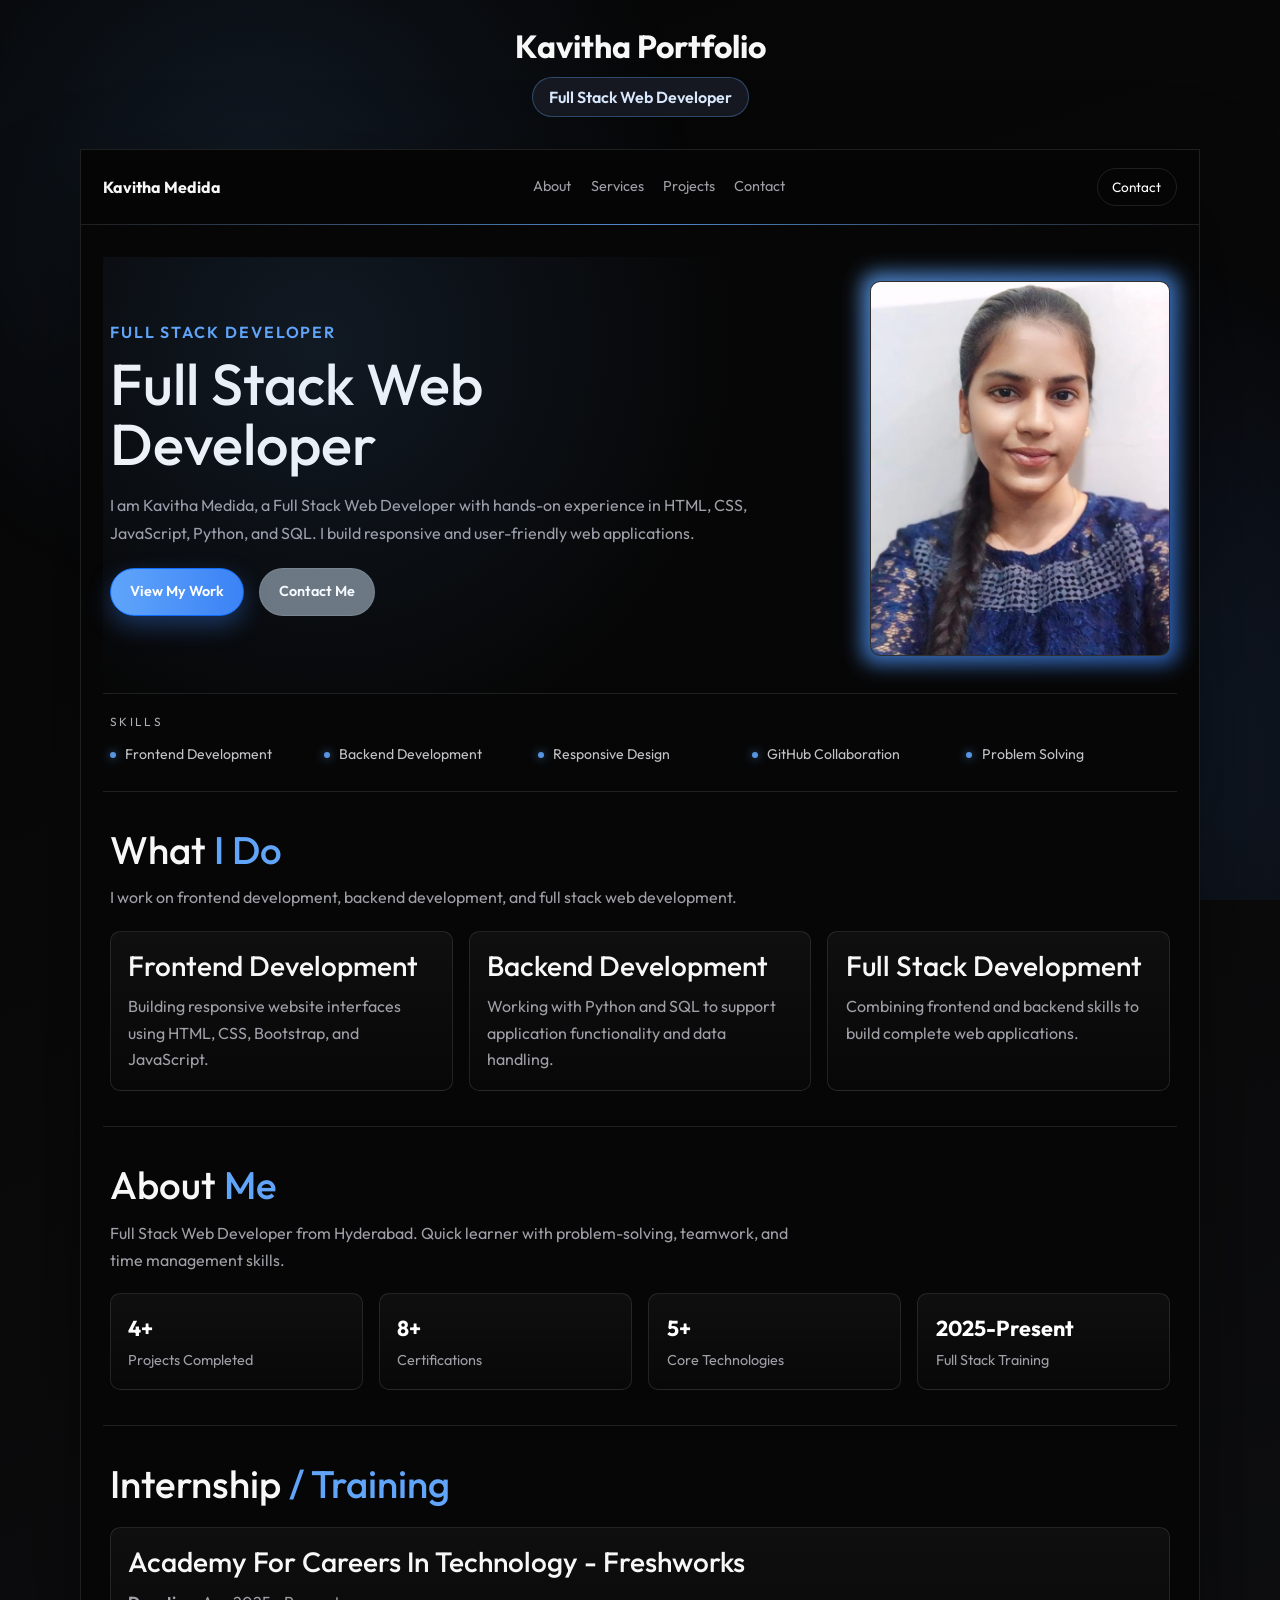
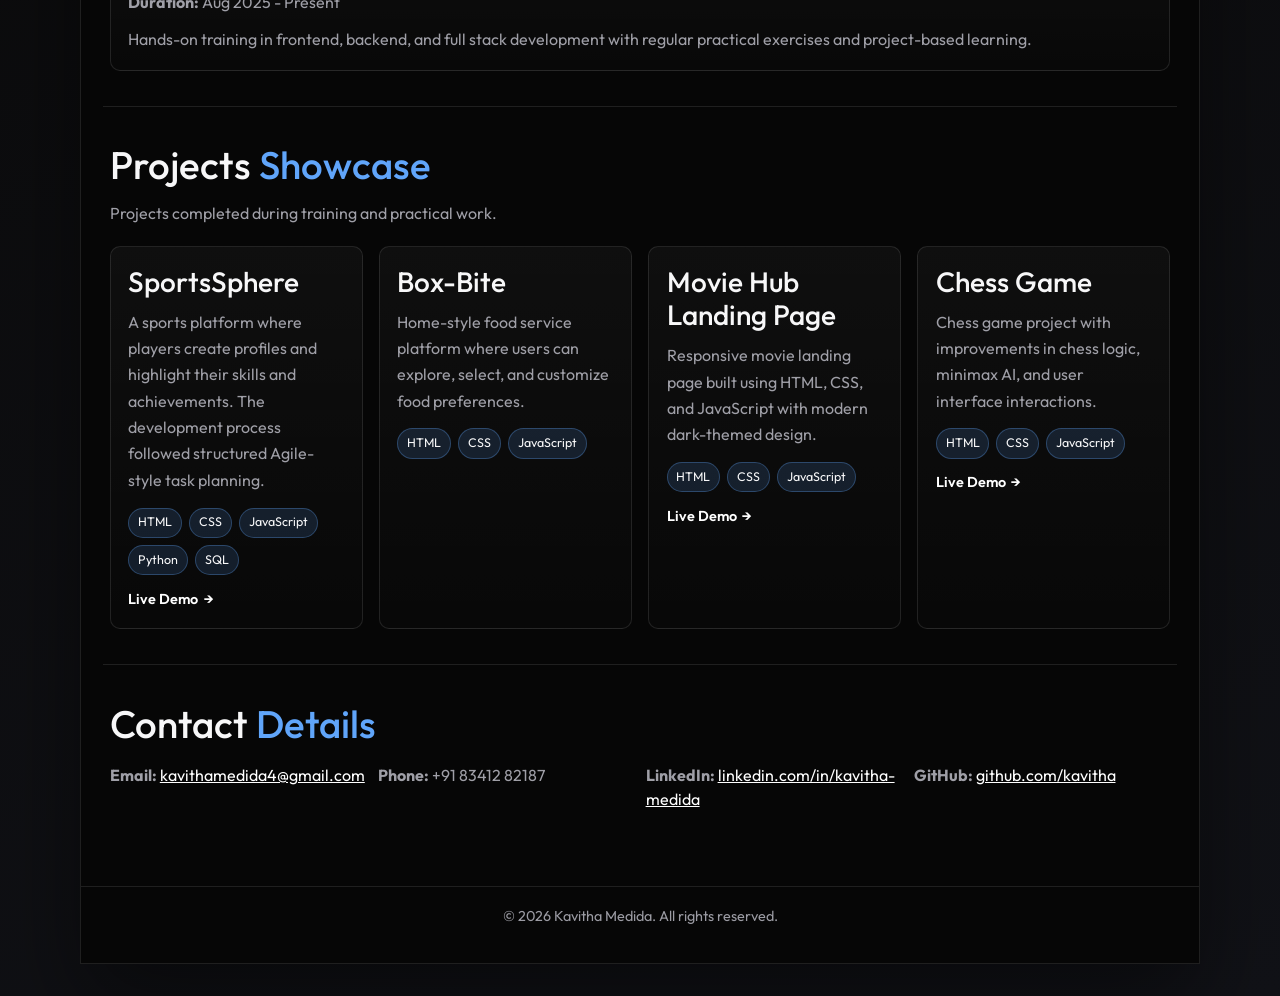
==== commit 3762c0ac: "update" ====
--- a/index.html
+++ b/index.html
@@ -97,12 +97,12 @@
             <p><strong>Duration:</strong> Aug 2025 - Present</p>
             <p>Hands-on training in frontend, backend, and full stack development with regular practical exercises and project-based learning.</p>
           </article>
-          <article class="info-card">
+          <!-- <article class="info-card">
             <h3>Accenture (via Forage) - Technology Consulting Job Simulation</h3>
             <p><strong>Duration:</strong> Apr 2026 - May 2026</p>
             <p>Completed a job simulation based on real consulting workflows in the software development lifecycle.</p>
             <p>Worked on requirement analysis, planned a voting app solution structure, and prepared Agile user stories to organize backlog tasks clearly.</p>
-          </article>
+          </article> -->
         </div>
       </section>
 
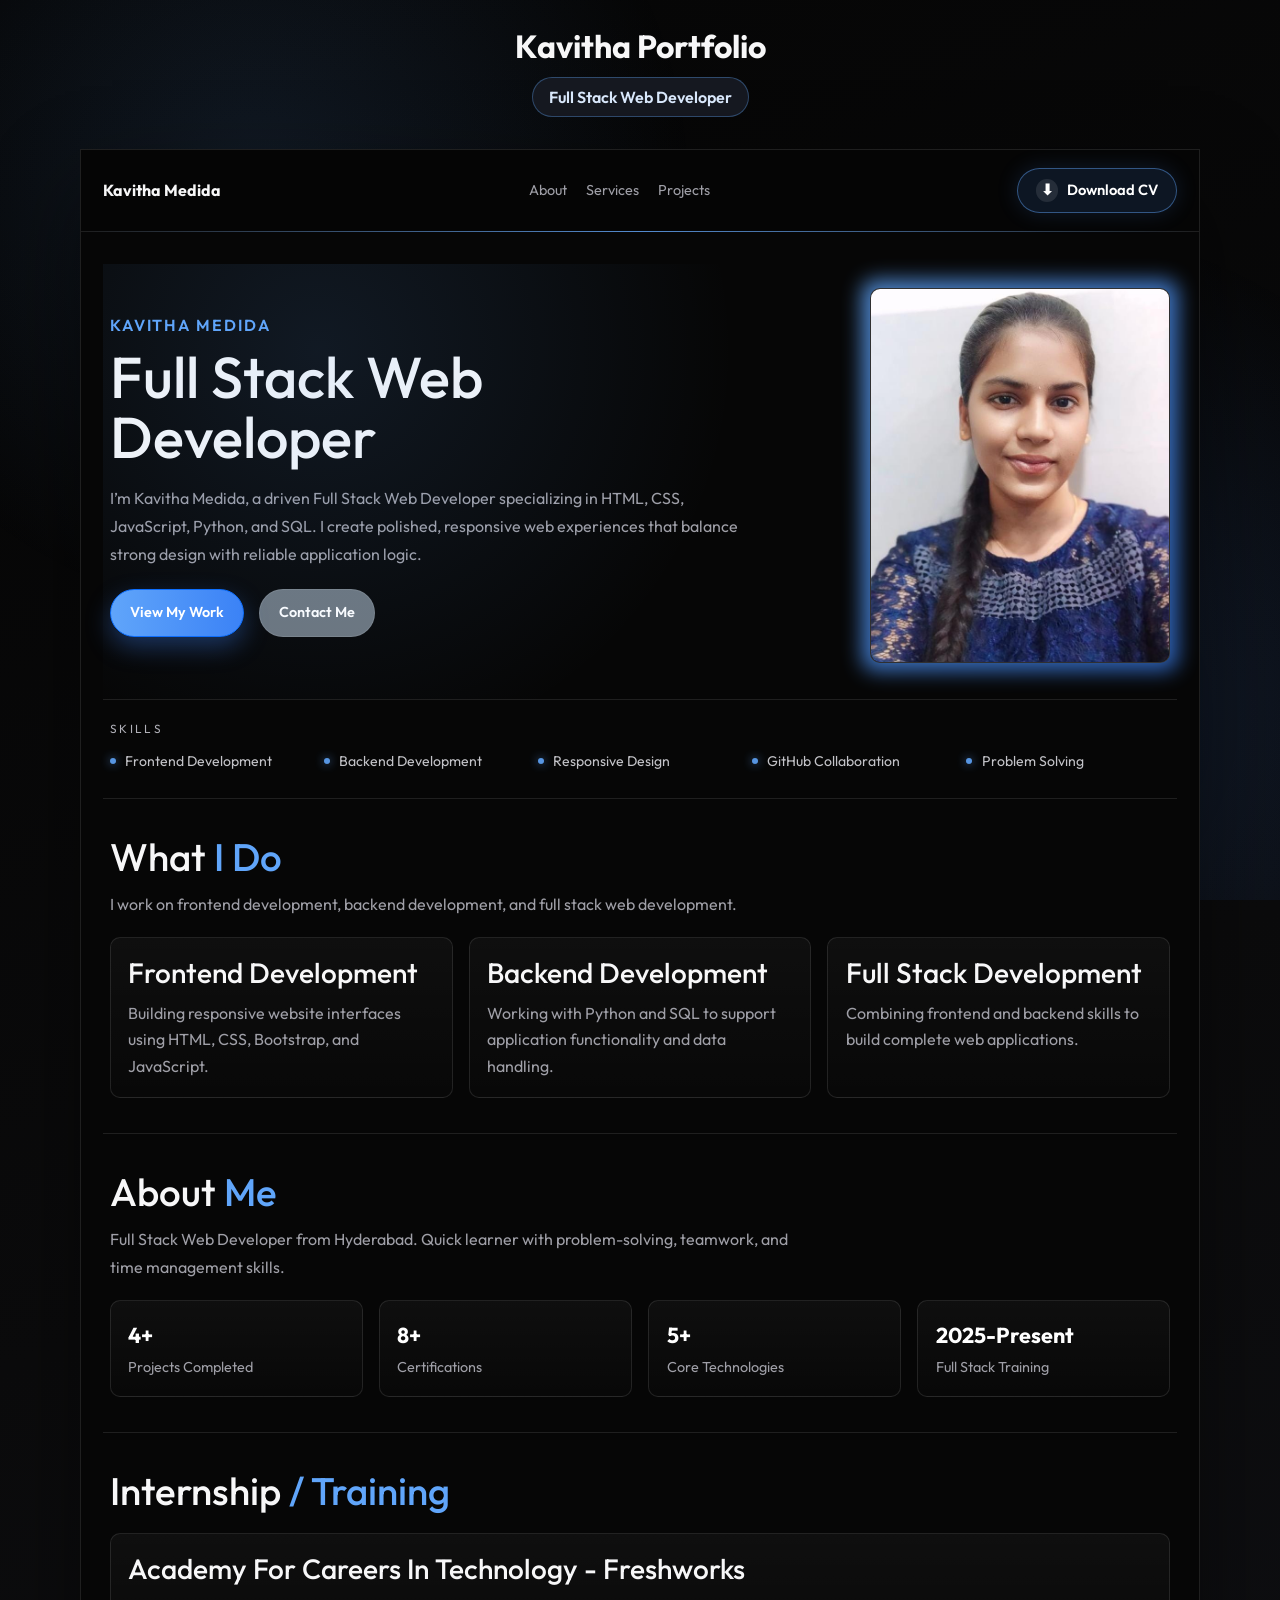
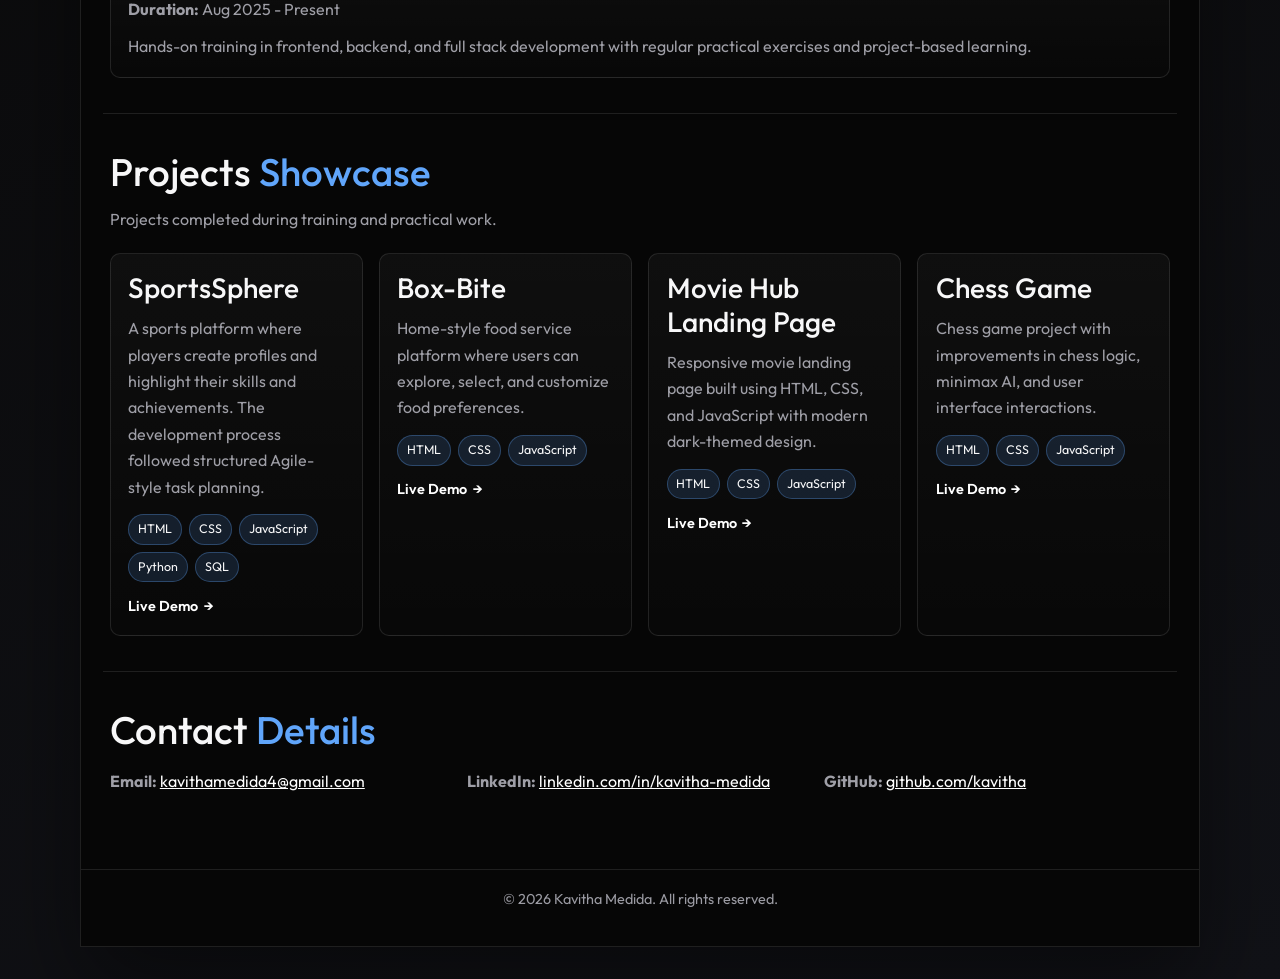
==== commit 4b1d95da: "upadate" ====
--- a/index.html
+++ b/index.html
@@ -25,17 +25,16 @@
         <a href="#about">About</a>
         <a href="#services">Services</a>
         <a href="#projects">Projects</a>
-        <a href="#contact">Contact</a>
       </nav>
-        <a href="#contact" class="contact-pill">Contact</a>
+      <a href="kavitha_resume.pdf" class="download-pill" download rel="noopener noreferrer"><span class="download-icon">⬇</span> Download CV</a>
     </header>
 
     <main>
       <section class="hero" data-animate>
         <div class="hero-copy">
-          <p class="eyebrow">Full Stack Developer</p>
+          <p class="eyebrow">Kavitha Medida</p>
           <h1>Full Stack Web Developer</h1>
-          <p class="hero-text">I am Kavitha Medida, a Full Stack Web Developer with hands-on experience in HTML, CSS, JavaScript, Python, and SQL. I build responsive and user-friendly web applications.</p>
+          <p class="hero-text">I’m Kavitha Medida, a driven Full Stack Web Developer specializing in HTML, CSS, JavaScript, Python, and SQL. I create polished, responsive web experiences that balance strong design with reliable application logic.</p>
           <div class="hero-actions">
             <a href="#projects" class="btn btn-primary">View My Work</a>
             <a href="#contact" class="btn btn-secondary">Contact Me</a>
@@ -120,6 +119,7 @@
             <h3>Box-Bite</h3>
             <p>Home-style food service platform where users can explore, select, and customize food preferences.</p>
             <div class="chip-row"><span>HTML</span><span>CSS</span><span>JavaScript</span></div>
+             <a href="https://kavithamedida4-web.github.io/my-project-k/" target="_blank" rel="noopener noreferrer">Live Demo</a>
           </article>
           <article class="project-card">
             <h3>Movie Hub Landing Page</h3>
@@ -140,7 +140,6 @@
         <h2>Contact <span>Details</span></h2>
         <div class="contact-grid">
           <p><strong>Email:</strong> <a href="mailto:kavithamedida4@gmail.com">kavithamedida4@gmail.com</a></p>
-          <p><strong>Phone:</strong> +91 83412 82187</p>
           <p><strong>LinkedIn:</strong> <a href="https://www.linkedin.com/in/kavitha-medida/" target="_blank" rel="noopener noreferrer">linkedin.com/in/kavitha-medida</a></p>
           <p><strong>GitHub:</strong> <a href="https://github.com/kavitha" target="_blank" rel="noopener noreferrer">github.com/kavitha</a></p>
         </div>
--- a/profile.css
+++ b/profile.css
@@ -133,19 +133,37 @@
   width: 100%;
 }
 
-.contact-pill {
+.download-pill {
+  display: inline-flex;
+  align-items: center;
+  gap: 0.55rem;
   text-decoration: none;
   color: #fff;
-  font-size: 0.85rem;
-  padding: 0.5rem 0.9rem;
+  font-size: 0.92rem;
+  font-weight: 600;
+  padding: 0.65rem 1.1rem;
   border-radius: 999px;
-  border: 1px solid var(--line);
-  transition: transform 0.25s ease, border-color 0.25s ease;
-}
-
-.contact-pill:hover {
+  border: 1px solid rgba(96, 165, 250, 0.45);
+  background: rgba(79, 148, 255, 0.12);
+  box-shadow: 0 0 22px rgba(79, 148, 255, 0.16);
+  transition: transform 0.25s ease, border-color 0.25s ease, box-shadow 0.25s ease, background 0.25s ease;
+}
+
+.download-pill:hover {
   transform: translateY(-2px);
-  border-color: rgba(96, 165, 250, 0.8);
+  border-color: rgba(96, 165, 250, 0.95);
+  background: rgba(79, 148, 255, 0.2);
+  box-shadow: 0 0 32px rgba(79, 148, 255, 0.28);
+}
+
+.download-icon {
+  display: inline-flex;
+  width: 1.4rem;
+  height: 1.4rem;
+  align-items: center;
+  justify-content: center;
+  border-radius: 50%;
+  background: rgba(255, 255, 255, 0.1);
 }
 
 main {
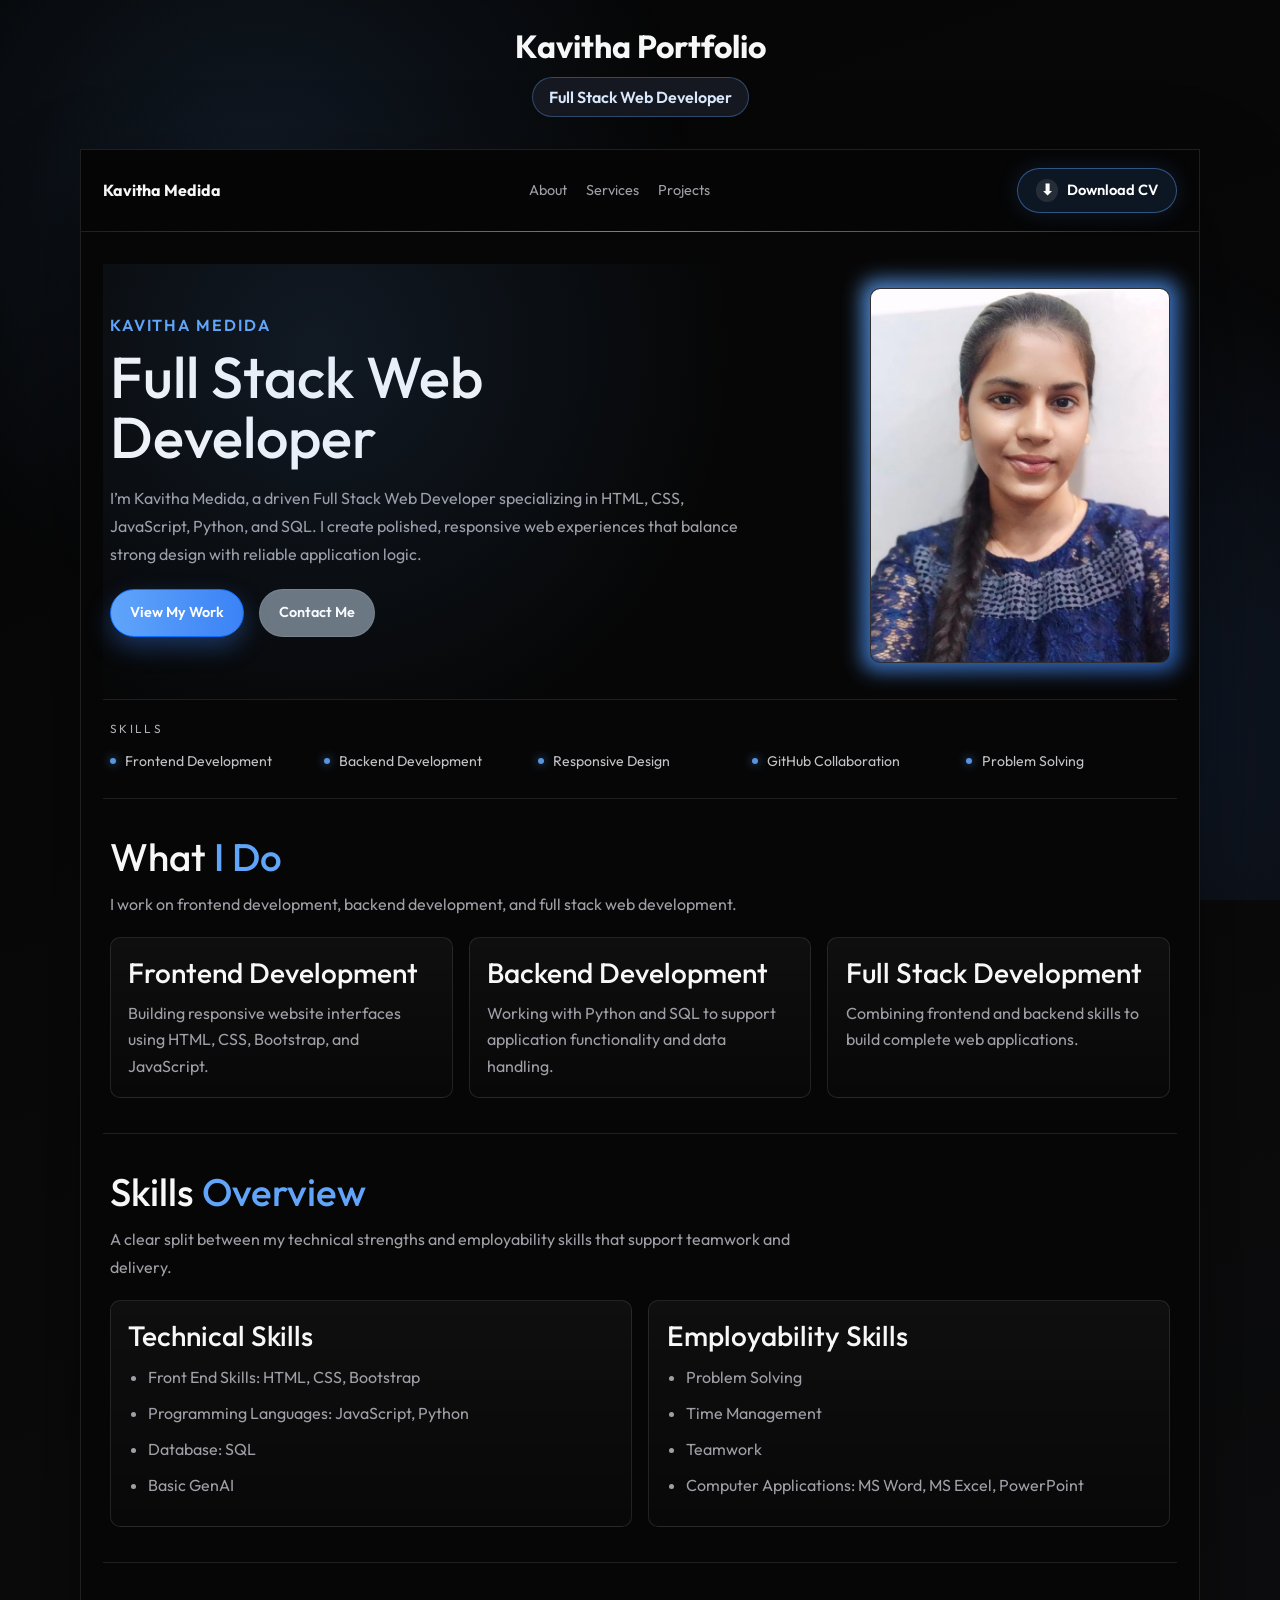
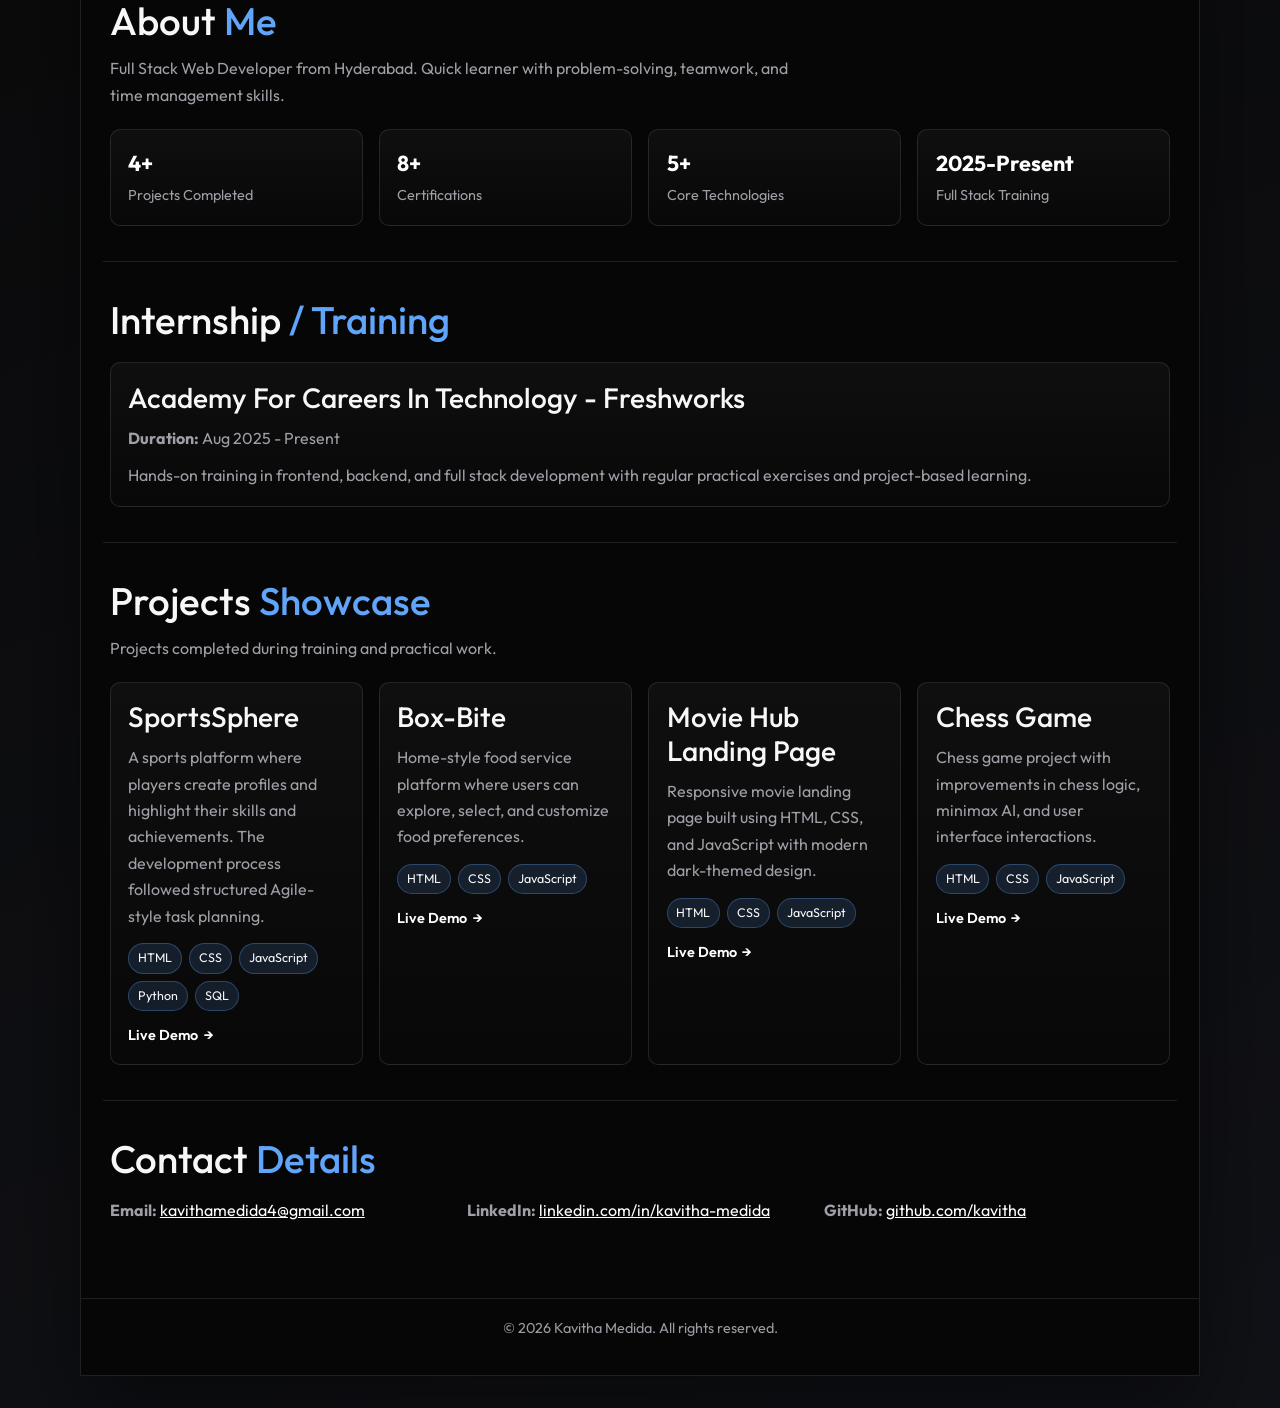
==== commit 4868b555: "update" ====
--- a/index.html
+++ b/index.html
@@ -77,6 +77,31 @@
         </div>
       </section>
 
+      <section id="skills" class="section" data-animate>
+        <h2>Skills <span>Overview</span></h2>
+        <p class="section-intro">A clear split between my technical strengths and employability skills that support teamwork and delivery.</p>
+        <div class="card-grid services-grid">
+          <article class="info-card">
+            <h3>Technical Skills</h3>
+            <ul>
+              <li>Front End Skills: HTML, CSS, Bootstrap</li>
+              <li>Programming Languages: JavaScript, Python</li>
+              <li>Database: SQL</li>
+              <li>Basic GenAI</li>
+            </ul>
+          </article>
+          <article class="info-card">
+            <h3>Employability Skills</h3>
+            <ul>
+              <li>Problem Solving</li>
+              <li>Time Management</li>
+              <li>Teamwork</li>
+              <li>Computer Applications: MS Word, MS Excel, PowerPoint</li>
+            </ul>
+          </article>
+        </div>
+      </section>
+
       <section id="about" class="section" data-animate>
         <h2>About <span>Me</span></h2>
         <p class="section-intro">Full Stack Web Developer from Hyderabad. Quick learner with problem-solving, teamwork, and time management skills.</p>
--- a/profile.css
+++ b/profile.css
@@ -407,7 +407,7 @@
   transform: translateX(110%);
 }
 
-.info-card h3,
+..info-card h3,
 .project-card h3 {
   margin: 0;
 }
@@ -417,6 +417,17 @@
   margin: 0.65rem 0 0;
   color: var(--muted);
   line-height: 1.65;
+}
+
+.info-card ul {
+  margin: 0.75rem 0 0;
+  padding-left: 1.2rem;
+  color: var(--muted);
+  line-height: 1.7;
+}
+
+.info-card li {
+  margin-bottom: 0.55rem;
 }
 
 .stat-card strong {
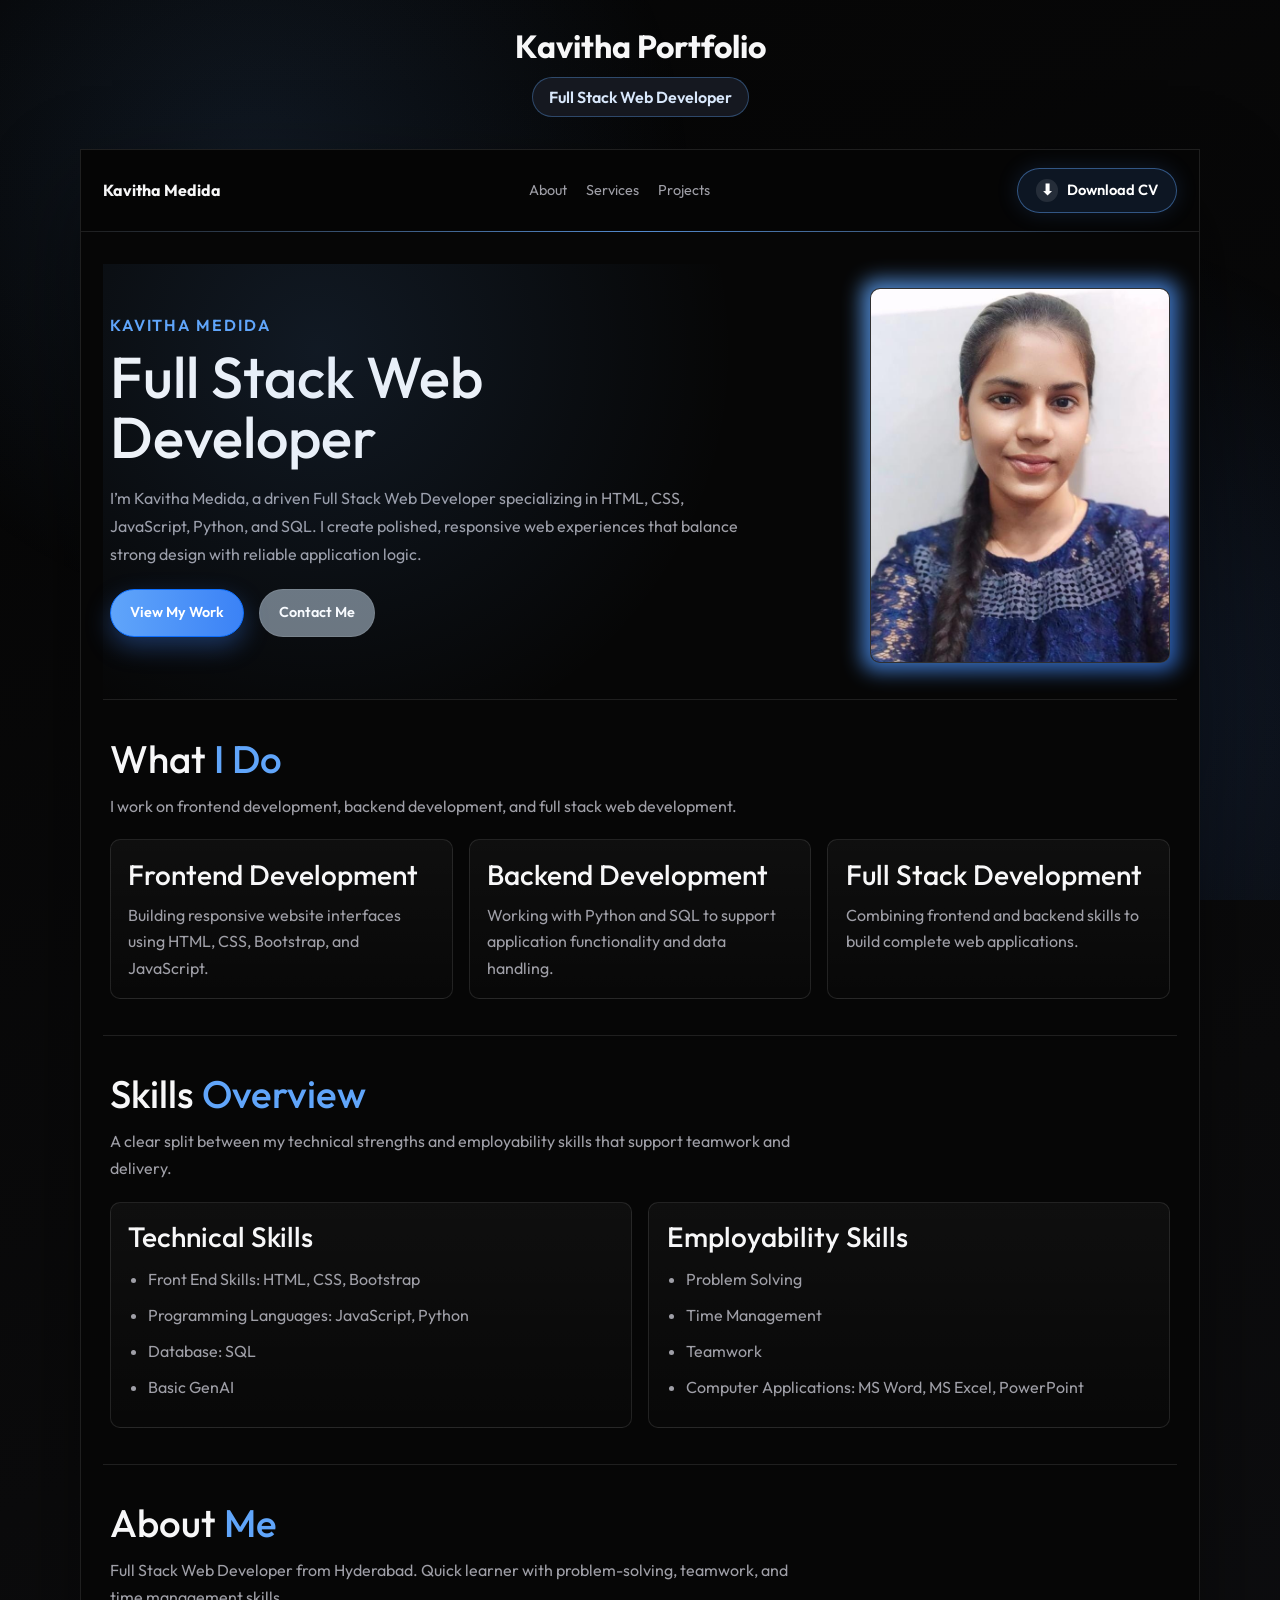
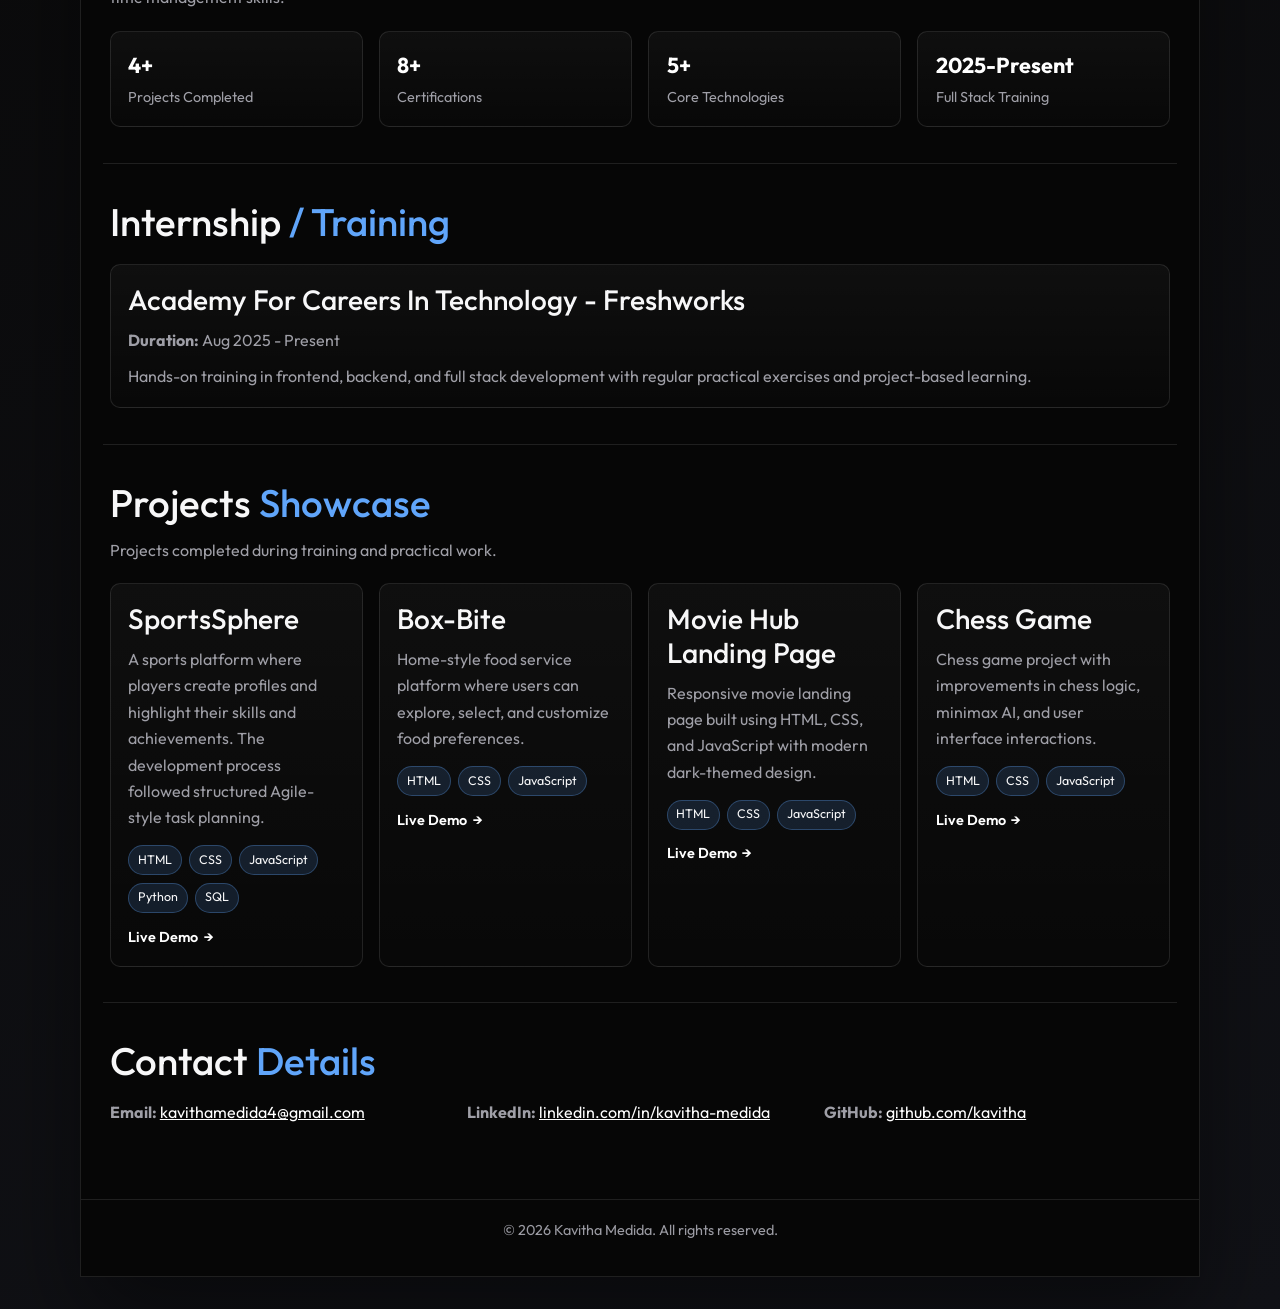
==== commit d01c8a05: "update" ====
--- a/index.html
+++ b/index.html
@@ -47,17 +47,6 @@
         </div>
       </section>
 
-      <section class="trusted-strip" data-animate>
-        <p>SKILLS</p>
-        <div class="trusted-items">
-          <span>Frontend Development</span>
-          <span>Backend Development</span>
-          <span>Responsive Design</span>
-          <span>GitHub Collaboration</span>
-          <span>Problem Solving</span>
-        </div>
-      </section>
-
       <section id="services" class="section" data-animate>
         <h2>What <span>I Do</span></h2>
         <p class="section-intro">I work on frontend development, backend development, and full stack web development.</p>
